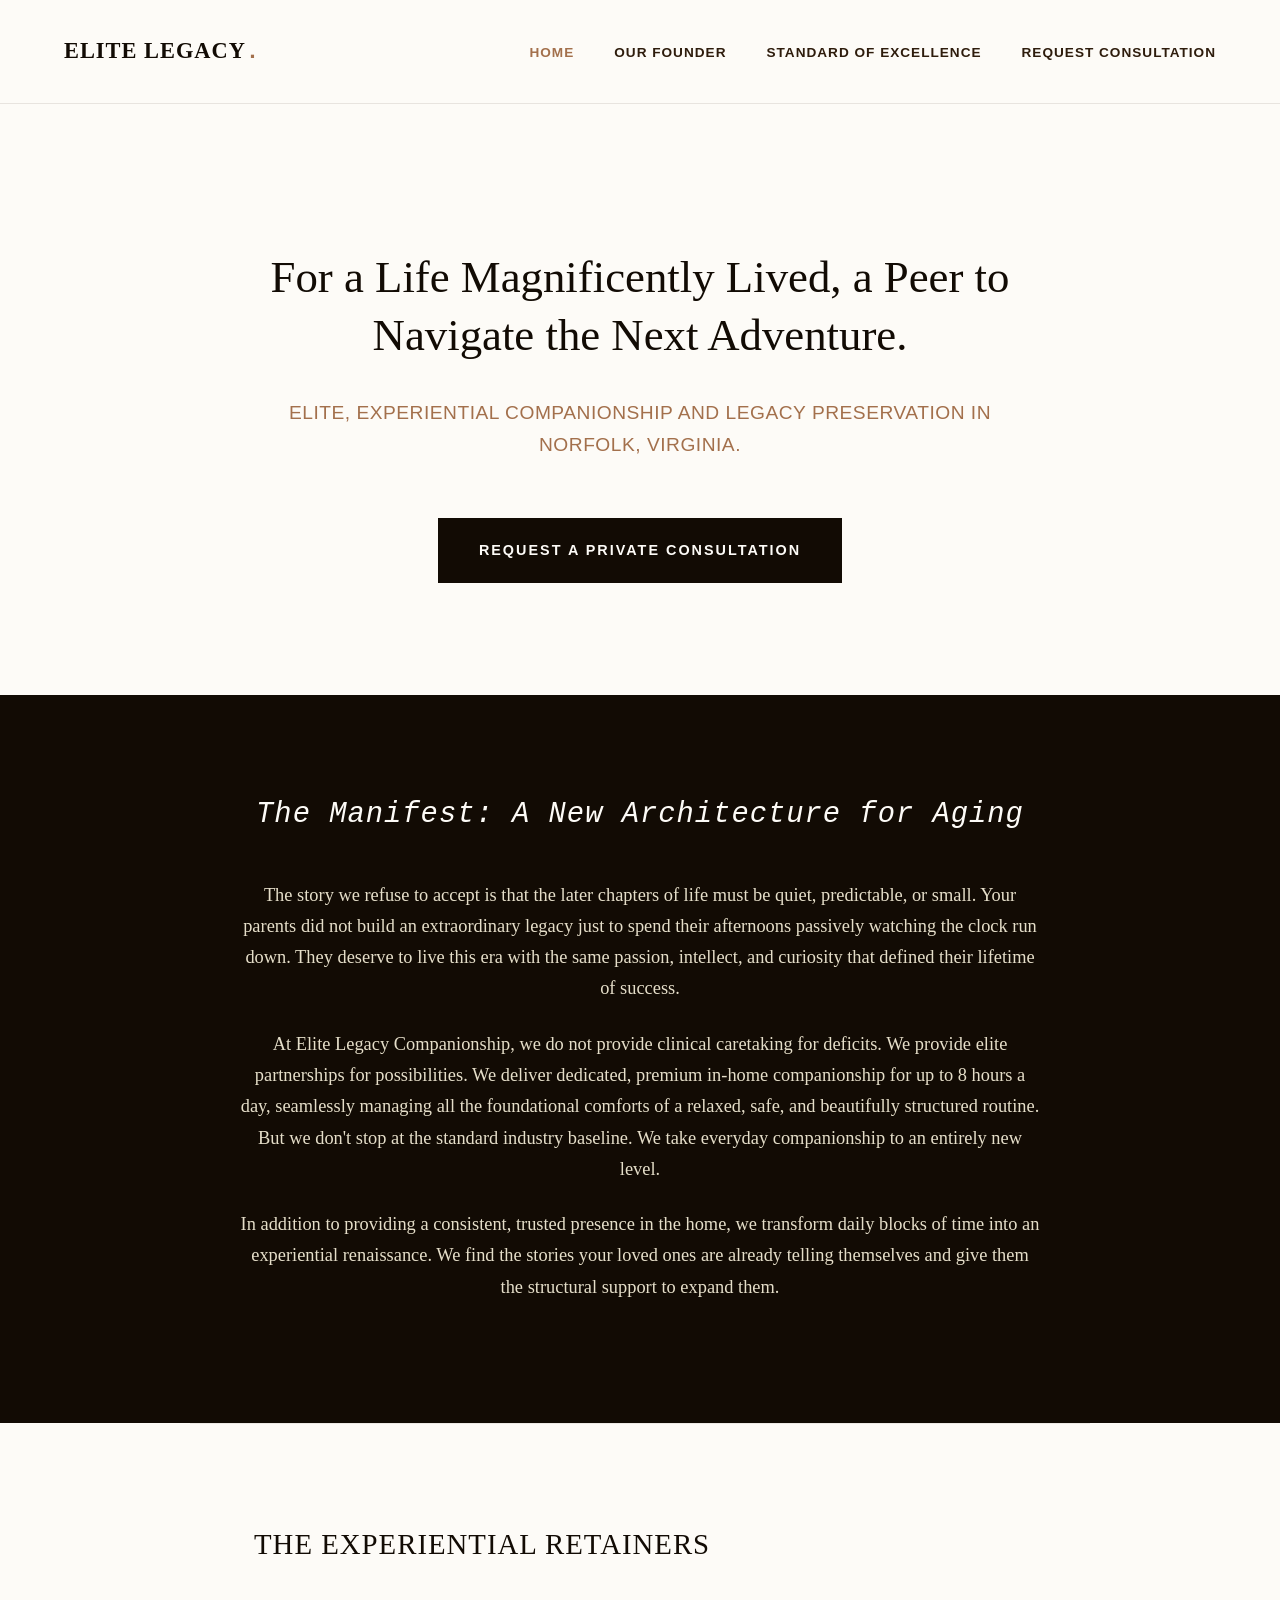
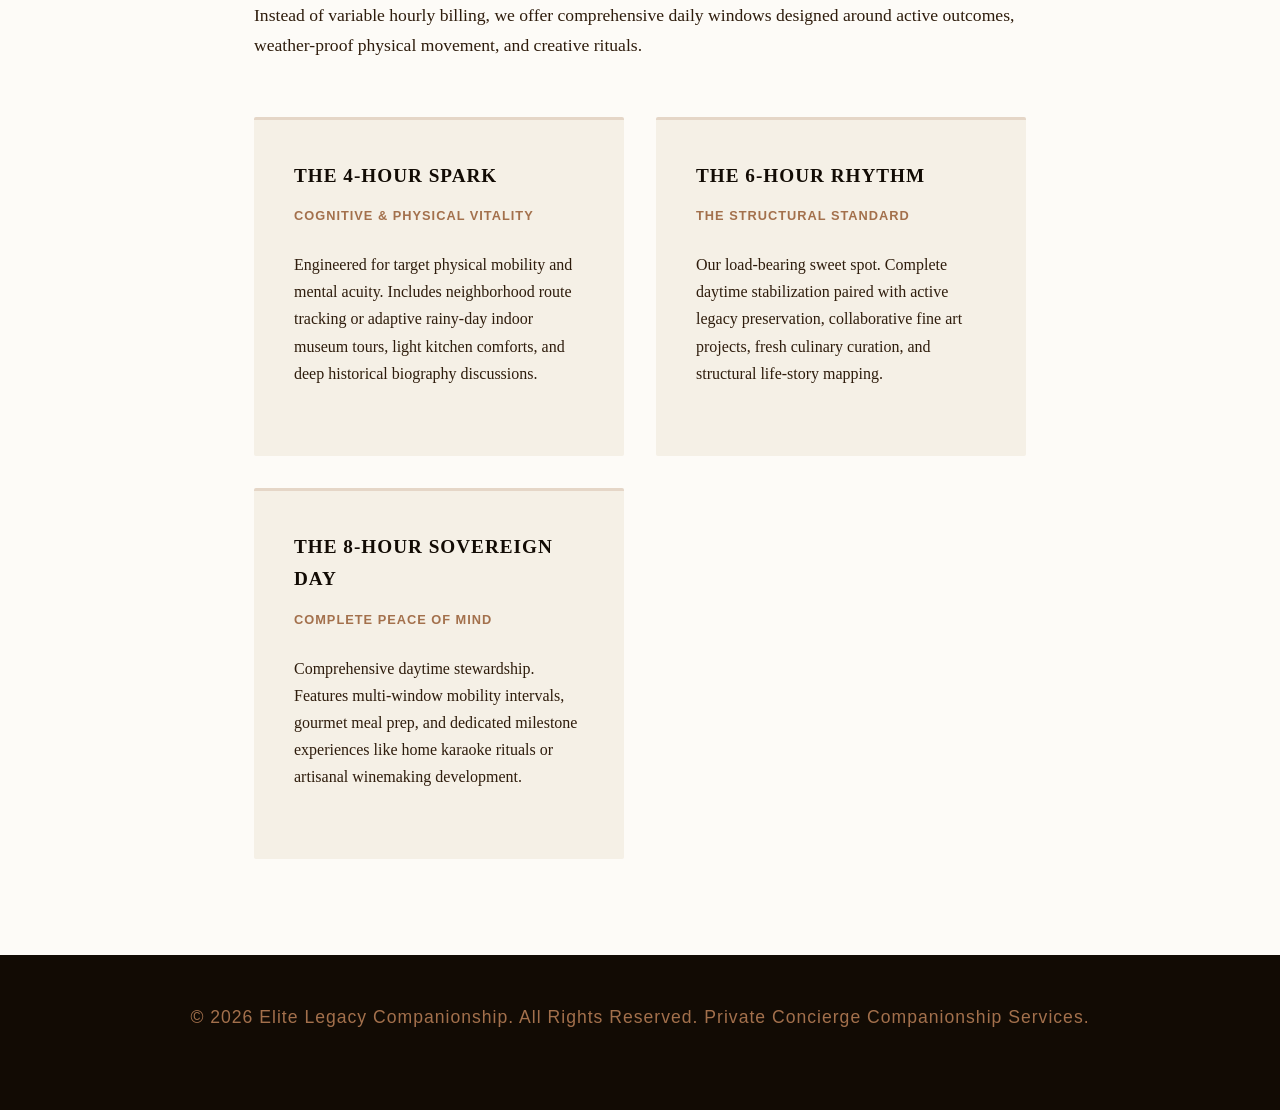
==== index.html @ 6182fc1a "Add files via upload" ====
<!DOCTYPE html>
<html lang="en">
<head>
    <meta charset="UTF-8">
    <meta name="viewport" content="width=device-width, initial-scale=1.0">
    <title>Elite Legacy Companionship | Luxury Senior Concierge Norfolk VA</title>
    <style>
        :root {
            --bg-color: #fdfbf7;
            --text-color: #2e1c0c;
            --accent-color: #a3704c;
            --banner-bg: #120b04;
            --card-bg: #f5f0e6;
        }
        * { box-sizing: border-box; margin: 0; padding: 0; }
        body {
            font-family: 'Georgia', serif;
            background-color: var(--bg-color);
            color: var(--text-color);
            line-height: 1.7;
        }
        nav {
            display: flex;
            justify-content: space-between;
            align-items: center;
            padding: 2rem 5%;
            border-bottom: 1px solid rgba(46, 28, 12, 0.1);
            position: sticky;
            top: 0;
            background-color: rgba(253, 251, 247, 0.95);
            backdrop-filter: blur(10px);
            z-index: 1000;
        }
        .logo { font-family: 'Georgia', serif; font-size: 1.4rem; font-weight: 700; letter-spacing: 1px; color: var(--banner-bg); text-transform: uppercase; }
        .logo span { font-family: 'Courier New', monospace; color: var(--accent-color); font-weight: 900; }
        .nav-links { display: flex; list-style: none; gap: 2.5rem; font-family: 'Segoe UI', sans-serif; }
        .nav-links a { color: var(--text-color); text-decoration: none; font-size: 0.85rem; font-weight: 600; letter-spacing: 1px; text-transform: uppercase; transition: color 0.3s ease; }
        .nav-links a:hover, .nav-links a.active { color: var(--accent-color); }
        
        .hero { max-width: 900px; margin: 0 auto; padding: 9rem 5% 7rem 5%; text-align: center; }
        h1 { font-size: 2.8rem; color: var(--banner-bg); line-height: 1.3; margin-bottom: 2rem; font-weight: 400; }
        .subtitle { font-family: 'Segoe UI', sans-serif; font-size: 1.2rem; color: var(--accent-color); margin-bottom: 3.5rem; font-weight: 400; letter-spacing: 0.5px; text-transform: uppercase; }
        
        .cta-btn {
            display: inline-block;
            font-family: 'Segoe UI', sans-serif;
            background: var(--banner-bg);
            color: #fdfbf7;
            padding: 1.2rem 2.5rem;
            font-size: 0.9rem;
            font-weight: 600;
            text-transform: uppercase;
            letter-spacing: 2px;
            text-decoration: none;
            transition: all 0.4s ease;
            border: 1px solid var(--banner-bg);
        }
        .cta-btn:hover {
            background: transparent;
            color: var(--banner-bg);
        }
        
        .section { max-width: 900px; margin: 0 auto; padding: 6rem 5%; border-top: 1px solid rgba(46, 28, 12, 0.08); }
        .banner-section { background-color: var(--banner-bg); color: #fdfbf7; max-width: 100%; padding: 6rem 10%; text-align: center; }
        .banner-section h2 { color: #fdfbf7; font-family: 'Courier New', monospace; text-transform: none; font-style: italic; margin-bottom: 2.5rem; color: #fdfbf7; }
        .banner-section p { color: #e5dec9; max-width: 800px; margin: 0 auto 1.5rem auto; font-size: 1.15rem; }
        
        h2 { font-size: 1.8rem; color: var(--banner-bg); margin-bottom: 2rem; font-weight: 400; letter-spacing: 1px; text-transform: uppercase; }
        p { margin-bottom: 1.8rem; font-size: 1.1rem; }
        
        .package-grid { display: grid; grid-template-columns: repeat(auto-fit, minmax(260px, 1fr)); gap: 2rem; margin-top: 3.5rem; }
        .package-card { background-color: var(--card-bg); padding: 2.5rem; border-radius: 2px; border-top: 3px solid rgba(163, 112, 76, 0.2); transition: all 0.3s ease; }
        .package-card:hover { border-top-color: var(--accent-color); background-color: #f1ebd9; }
        .package-title { color: var(--banner-bg); font-size: 1.2rem; text-transform: uppercase; letter-spacing: 1px; margin-bottom: 0.8rem; font-weight: 700; }
        .package-meta { font-family: 'Segoe UI', sans-serif; font-size: 0.8rem; color: var(--accent-color); text-transform: uppercase; letter-spacing: 1px; margin-bottom: 1.5rem; font-weight: 600; }
        
        footer { background-color: #120b04; text-align: center; padding: 3rem 5%; font-family: 'Segoe UI', sans-serif; font-size: 0.8rem; letter-spacing: 1px; }
        footer p { color: #a3704c; }
    </style>
</head>
<body>
    <nav>
        <div class="logo">Elite Legacy<span>.</span></div>
        <ul class="nav-links">
            <li><a href="index.html" class="active">Home</a></li>
            <li><a href="about.html">Our Founder</a></li>
            <li><a href="excellence.html">Standard of Excellence</a></li>
            <li><a href="apply.html">Request Consultation</a></li>
        </ul>
    </nav>

    <div class="hero">
        <h1>For a Life Magnificently Lived, a Peer to Navigate the Next Adventure.</h1>
        <div class="subtitle">Elite, experiential companionship and legacy preservation in Norfolk, Virginia.</div>
        <a href="apply.html" class="cta-btn">Request a Private Consultation</a>
    </div>

    <div class="banner-section">
        <h2>The Manifest: A New Architecture for Aging</h2>
        <p>The story we refuse to accept is that the later chapters of life must be quiet, predictable, or small. Your parents did not build an extraordinary legacy just to spend their afternoons passively watching the clock run down. They deserve to live this era with the same passion, intellect, and curiosity that defined their lifetime of success.</p>
        <p>At Elite Legacy Companionship, we do not provide clinical caretaking for deficits. We provide elite partnerships for possibilities. We deliver dedicated, premium in-home companionship for up to 8 hours a day, seamlessly managing all the foundational comforts of a relaxed, safe, and beautifully structured routine. But we don't stop at the standard industry baseline. We take everyday companionship to an entirely new level.</p>
        <p>In addition to providing a consistent, trusted presence in the home, we transform daily blocks of time into an experiential renaissance. We find the stories your loved ones are already telling themselves and give them the structural support to expand them.</p>
    </div>

    <div class="section">
        <h2>The Experiential Retainers</h2>
        <p>Instead of variable hourly billing, we offer comprehensive daily windows designed around active outcomes, weather-proof physical movement, and creative rituals.</p>
        
        <div class="package-grid">
            <div class="package-card">
                <div class="package-title">The 4-Hour Spark</div>
                <div class="package-meta">Cognitive & Physical Vitality</div>
                <p style="font-size: 1rem;">Engineered for target physical mobility and mental acuity. Includes neighborhood route tracking or adaptive rainy-day indoor museum tours, light kitchen comforts, and deep historical biography discussions.</p>
            </div>
            <div class="package-card">
                <div class="package-title">The 6-Hour Rhythm</div>
                <div class="package-meta">The Structural Standard</div>
                <p style="font-size: 1rem;">Our load-bearing sweet spot. Complete daytime stabilization paired with active legacy preservation, collaborative fine art projects, fresh culinary curation, and structural life-story mapping.</p>
            </div>
            <div class="package-card">
                <div class="package-title">The 8-Hour Sovereign Day</div>
                <div class="package-meta">Complete Peace of Mind</div>
                <p style="font-size: 1rem;">Comprehensive daytime stewardship. Features multi-window mobility intervals, gourmet meal prep, and dedicated milestone experiences like home karaoke rituals or artisanal winemaking development.</p>
            </div>
        </div>
    </div>

    <footer>
        <p>&copy; 2026 Elite Legacy Companionship. All Rights Reserved. Private Concierge Companionship Services.</p>
    </footer>
</body>
</html>
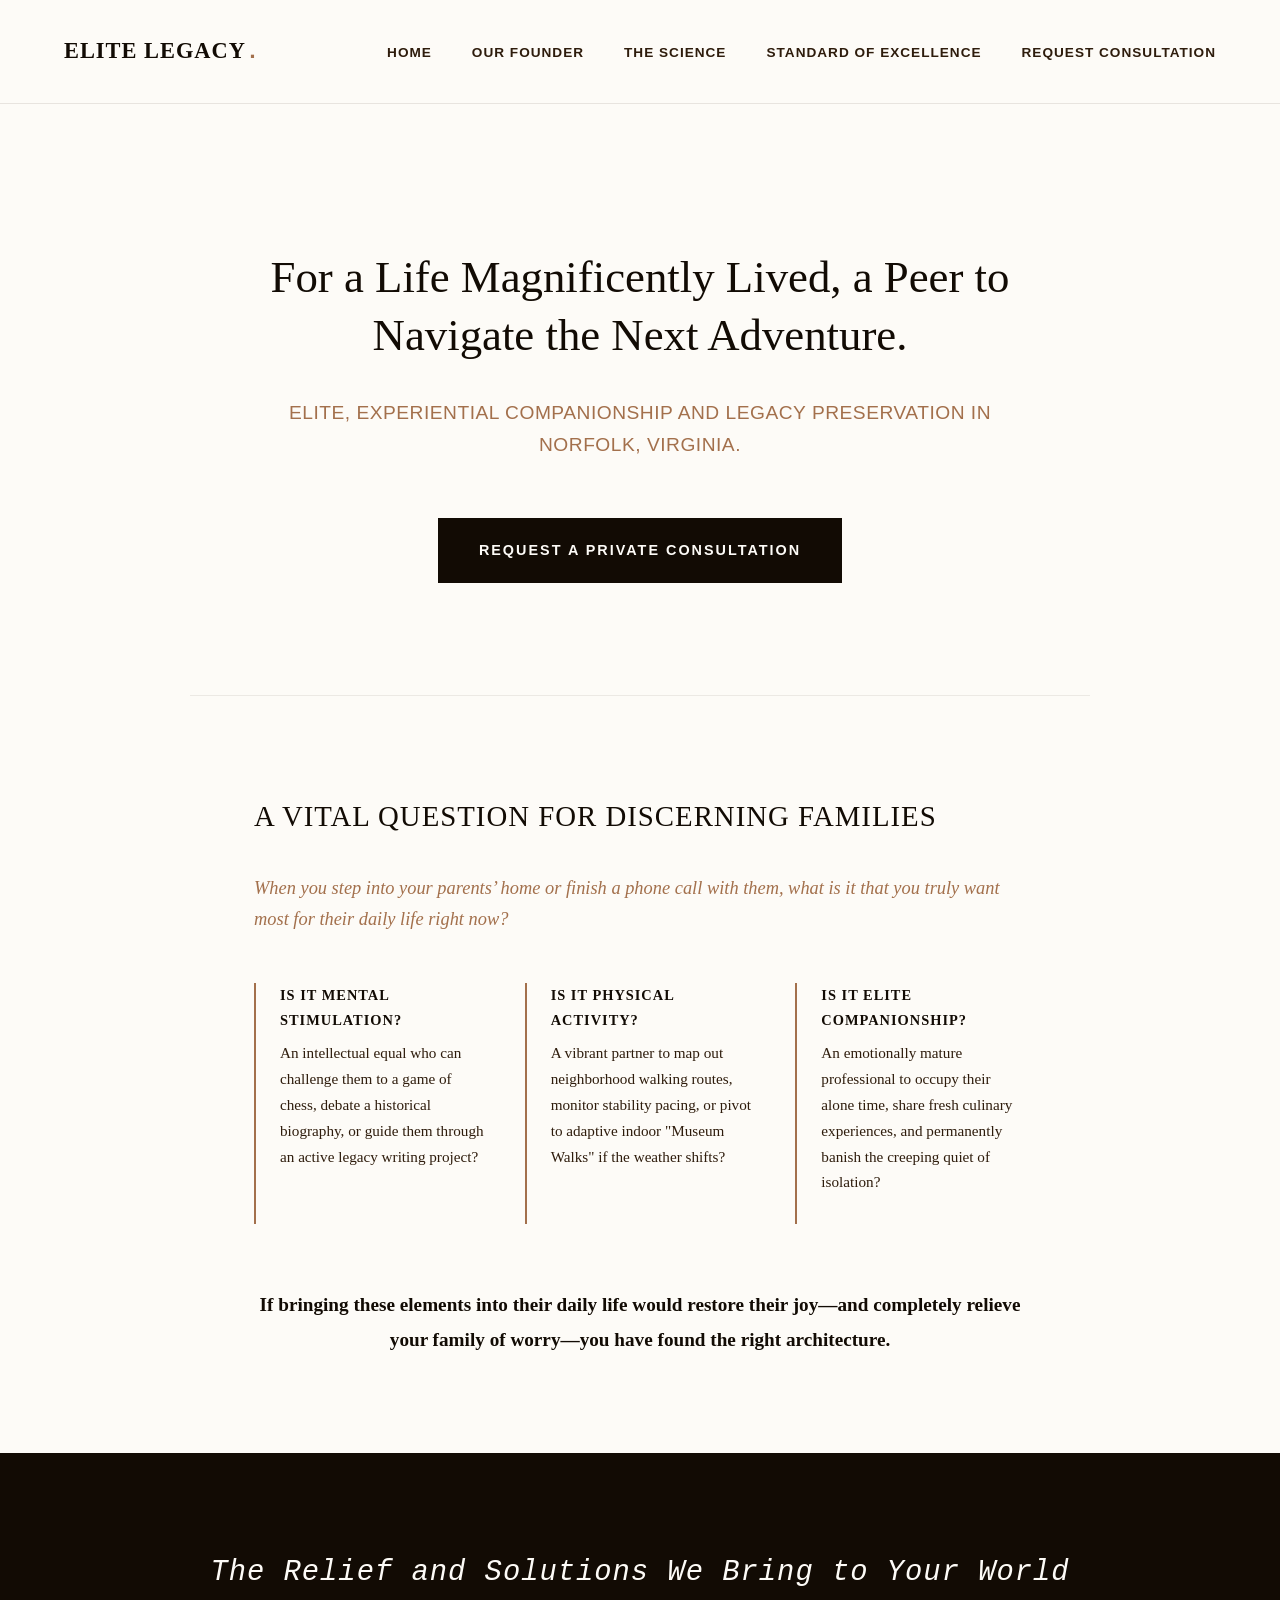
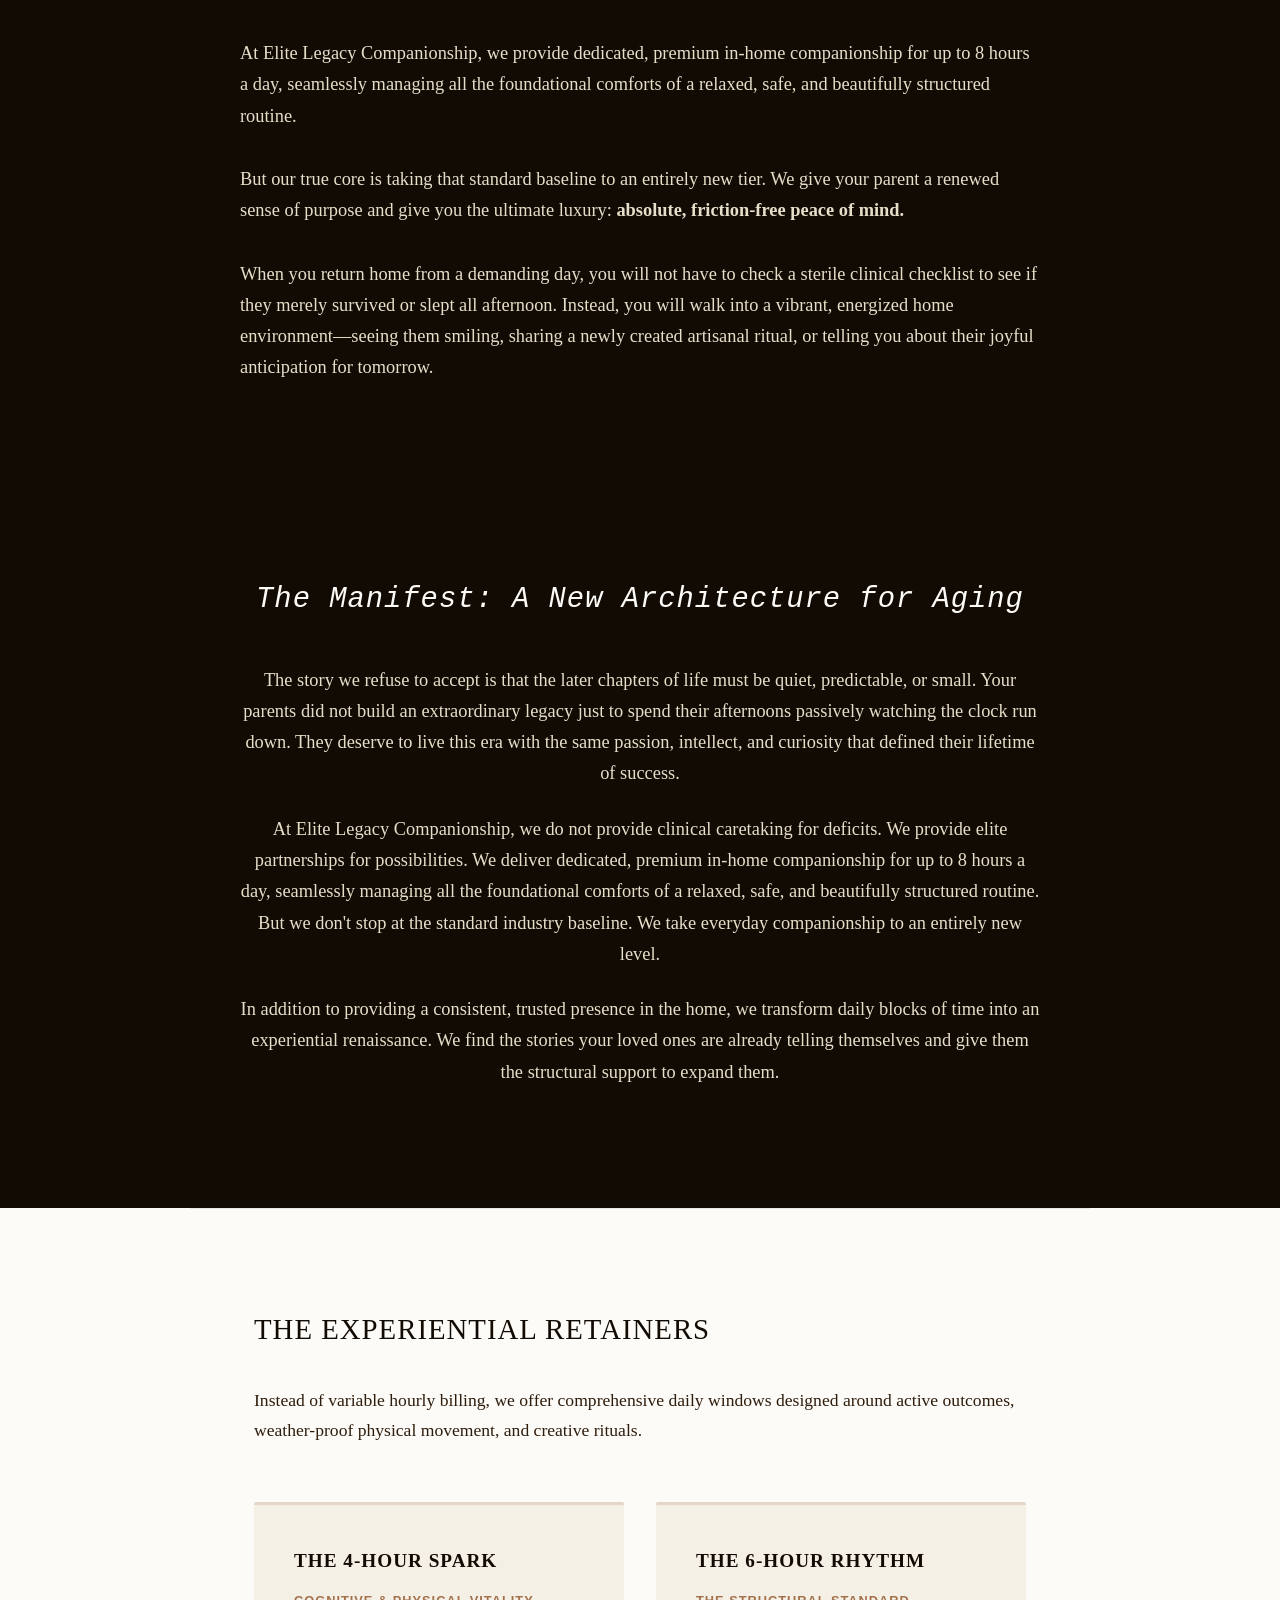
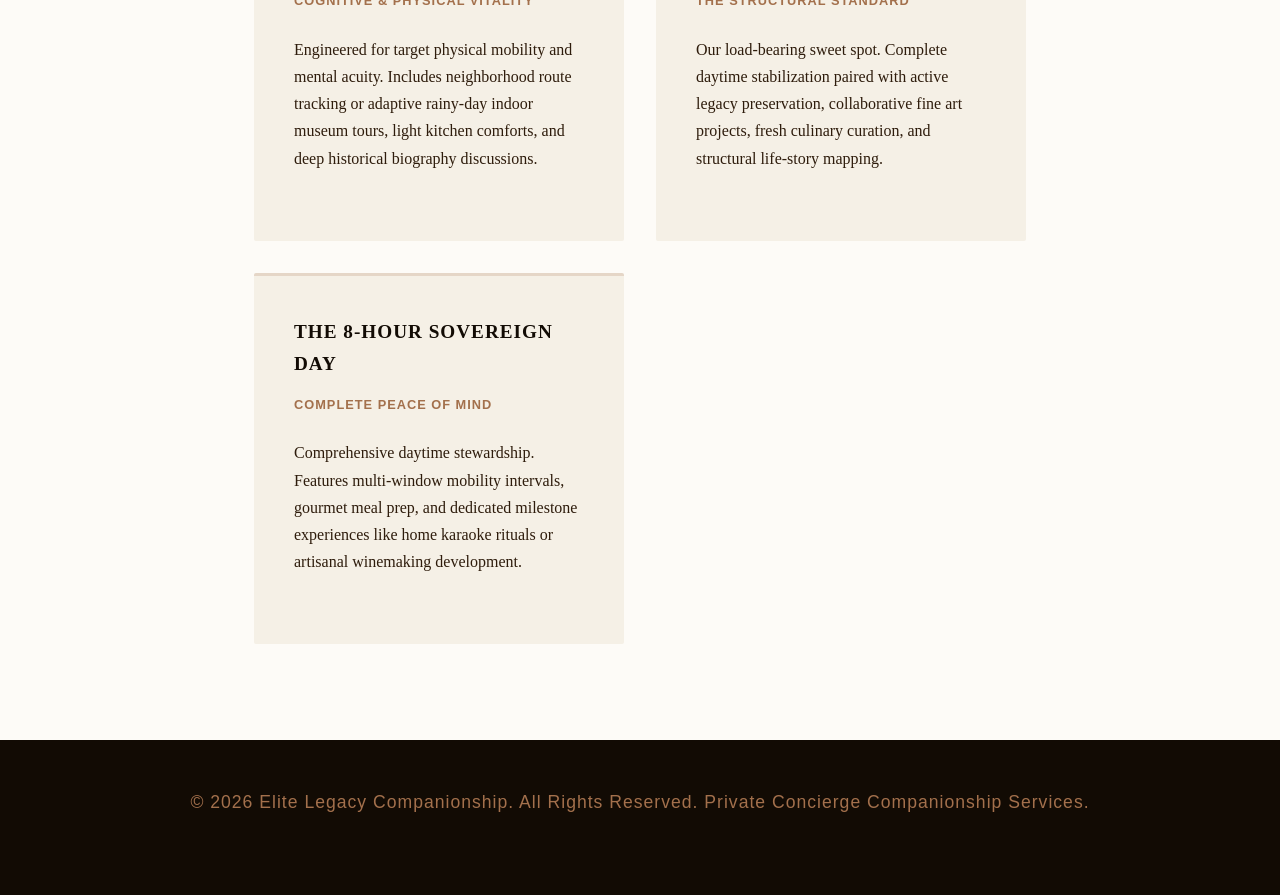
==== commit 27e41f5c: "Add files via upload" ====
--- a/index.html
+++ b/index.html
@@ -81,12 +81,14 @@
 <body>
     <nav>
         <div class="logo">Elite Legacy<span>.</span></div>
-        <ul class="nav-links">
-            <li><a href="index.html" class="active">Home</a></li>
-            <li><a href="about.html">Our Founder</a></li>
-            <li><a href="excellence.html">Standard of Excellence</a></li>
-            <li><a href="apply.html">Request Consultation</a></li>
-        </ul>
+       <ul class="nav-links">
+    <li><a href="index.html">Home</a></li>
+    <li><a href="about.html">Our Founder</a></li>
+    <li><a href="science.html">The Science</a></li>
+    <li><a href="excellence.html">Standard of Excellence</a></li>
+    <li><a href="apply.html">Request Consultation</a></li>
+</ul>
+
     </nav>
 
     <div class="hero">
@@ -94,6 +96,53 @@
         <div class="subtitle">Elite, experiential companionship and legacy preservation in Norfolk, Virginia.</div>
         <a href="apply.html" class="cta-btn">Request a Private Consultation</a>
     </div>
+<!-- Insert this directly below your Hero Header section on index.html -->
+
+<div class="section" style="padding-bottom: 2rem;">
+    <h2>A Vital Question for Discerning Families</h2>
+    <p style="font-size: 1.15rem; font-style: italic; color: var(--accent-color); margin-bottom: 3rem;">
+        When you step into your parents’ home or finish a phone call with them, what is it that you truly want most for their daily life right now?
+    </p>
+
+    <!-- The Interactive Question Grid -->
+    <div style="display: grid; grid-template-columns: repeat(auto-fit, minmax(200px, 1fr)); gap: 2.5rem; margin-bottom: 4rem;">
+        <div style="border-left: 2px solid var(--accent-color); padding-left: 1.5rem;">
+            <p style="font-weight: 700; color: var(--banner-bg); margin-bottom: 0.5rem; text-transform: uppercase; font-size: 0.9rem; letter-spacing: 1px;">Is it Mental Stimulation?</p>
+            <p style="font-size: 0.95rem;">An intellectual equal who can challenge them to a game of chess, debate a historical biography, or guide them through an active legacy writing project?</p>
+        </div>
+        
+        <div style="border-left: 2px solid var(--accent-color); padding-left: 1.5rem;">
+            <p style="font-weight: 700; color: var(--banner-bg); margin-bottom: 0.5rem; text-transform: uppercase; font-size: 0.9rem; letter-spacing: 1px;">Is it Physical Activity?</p>
+            <p style="font-size: 0.95rem;">A vibrant partner to map out neighborhood walking routes, monitor stability pacing, or pivot to adaptive indoor "Museum Walks" if the weather shifts?</p>
+        </div>
+
+        <div style="border-left: 2px solid var(--accent-color); padding-left: 1.5rem;">
+            <p style="font-weight: 700; color: var(--banner-bg); margin-bottom: 0.5rem; text-transform: uppercase; font-size: 0.9rem; letter-spacing: 1px;">Is it Elite Companionship?</p>
+            <p style="font-size: 0.95rem;">An emotionally mature professional to occupy their alone time, share fresh culinary experiences, and permanently banish the creeping quiet of isolation?</p>
+        </div>
+    </div>
+
+    <!-- The Emotional Pivot -->
+    <p style="font-size: 1.2rem; line-height: 1.8; text-align: center; max-width: 800px; margin: 0 auto 4rem auto; font-weight: bold; color: var(--banner-bg);">
+        If bringing these elements into their daily life would restore their joy—and completely relieve your family of worry—you have found the right architecture.
+    </p>
+</div>
+
+<!-- The Relief & Solutions Segment -->
+<div class="banner-section" style="background-color: var(--banner-bg); color: #fdfbf7; padding: 6rem 10%;">
+    <h2 style="color: #fdfbf7; font-family: 'Courier New', monospace; text-transform: none; font-style: italic; margin-bottom: 2.5rem;">
+        The Relief and Solutions We Bring to Your World
+    </h2>
+    <p style="color: #e5dec9; max-width: 800px; margin: 0 auto 2rem auto; font-size: 1.15rem; text-align: left;">
+        At Elite Legacy Companionship, we provide dedicated, premium in-home companionship for up to 8 hours a day, seamlessly managing all the foundational comforts of a relaxed, safe, and beautifully structured routine. 
+    </p>
+    <p style="color: #e5dec9; max-width: 800px; margin: 0 auto 2rem auto; font-size: 1.15rem; text-align: left;">
+        But our true core is taking that standard baseline to an entirely new tier. We give your parent a renewed sense of purpose and give you the ultimate luxury: <strong>absolute, friction-free peace of mind.</strong>
+    </p>
+    <p style="color: #e5dec9; max-width: 800px; margin: 0 auto 0 auto; font-size: 1.15rem; text-align: left;">
+        When you return home from a demanding day, you will not have to check a sterile clinical checklist to see if they merely survived or slept all afternoon. Instead, you will walk into a vibrant, energized home environment—seeing them smiling, sharing a newly created artisanal ritual, or telling you about their joyful anticipation for tomorrow.
+    </p>
+</div>
 
     <div class="banner-section">
         <h2>The Manifest: A New Architecture for Aging</h2>
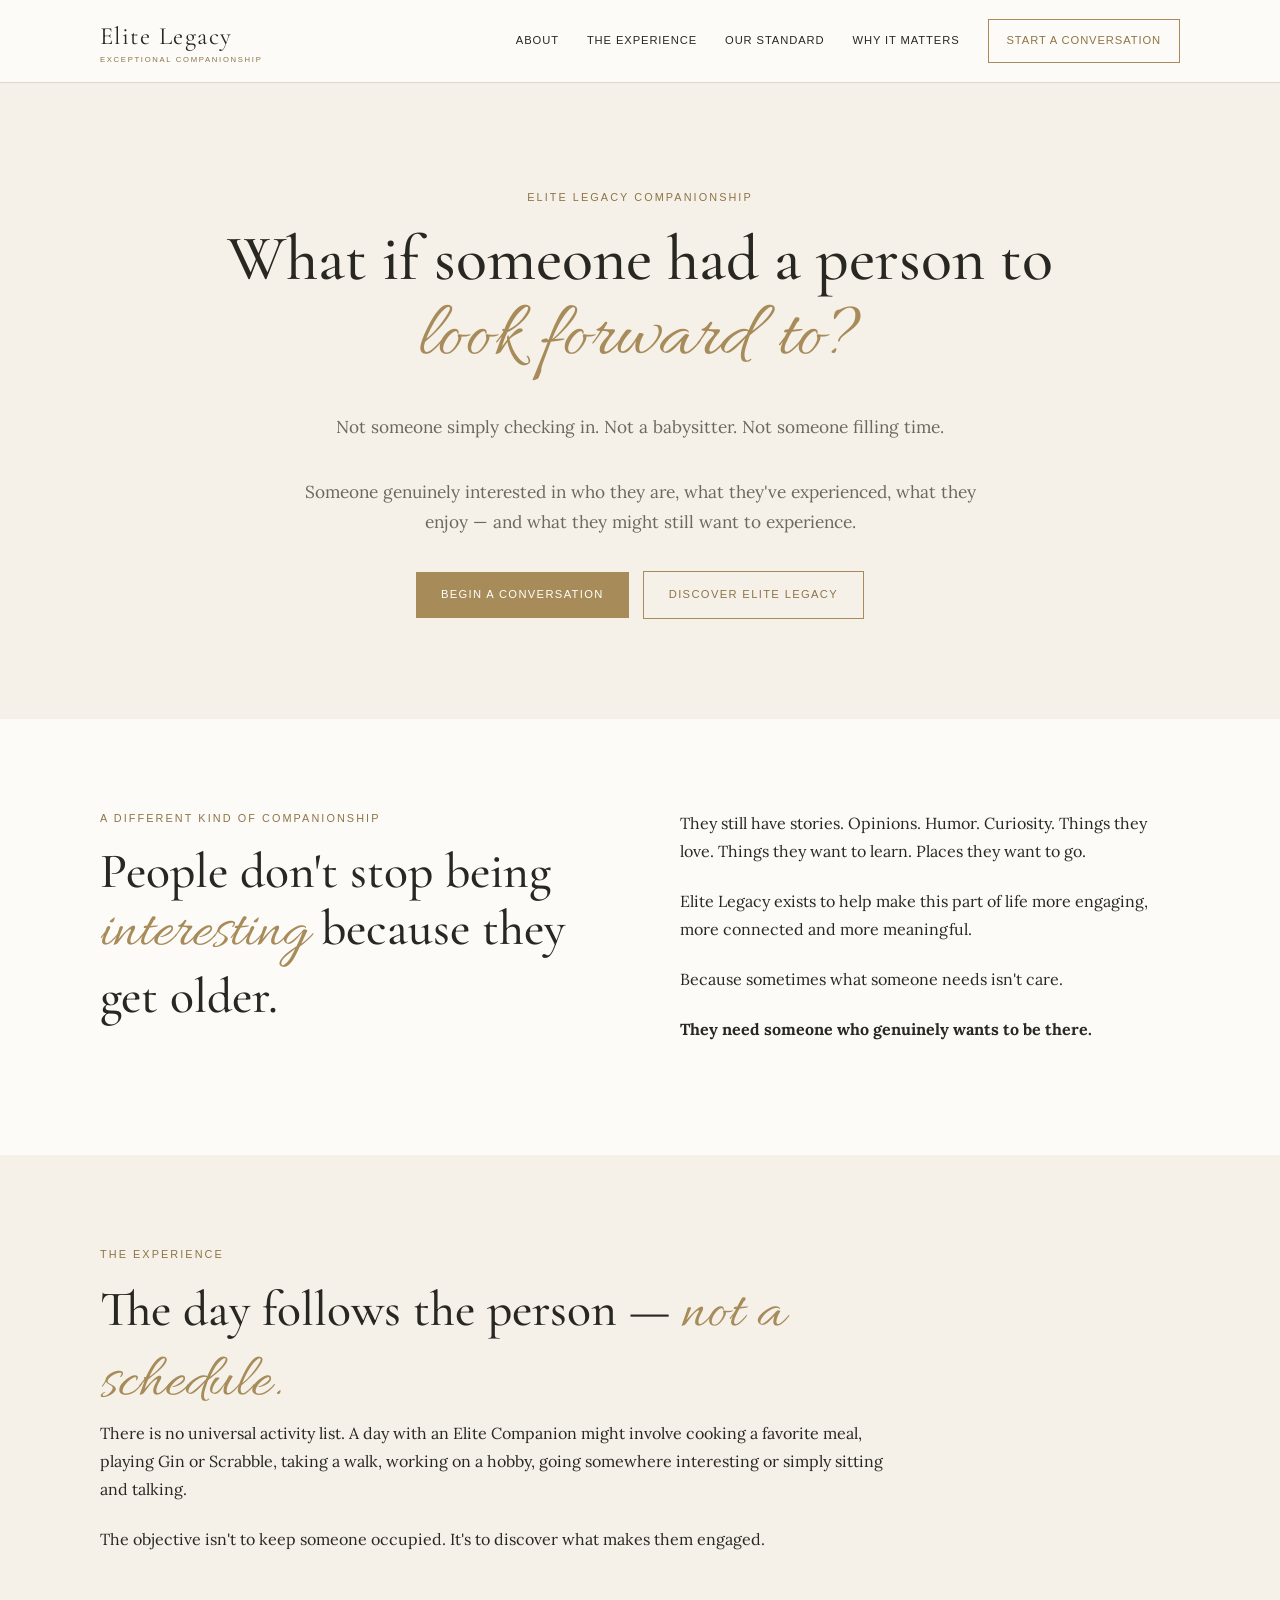
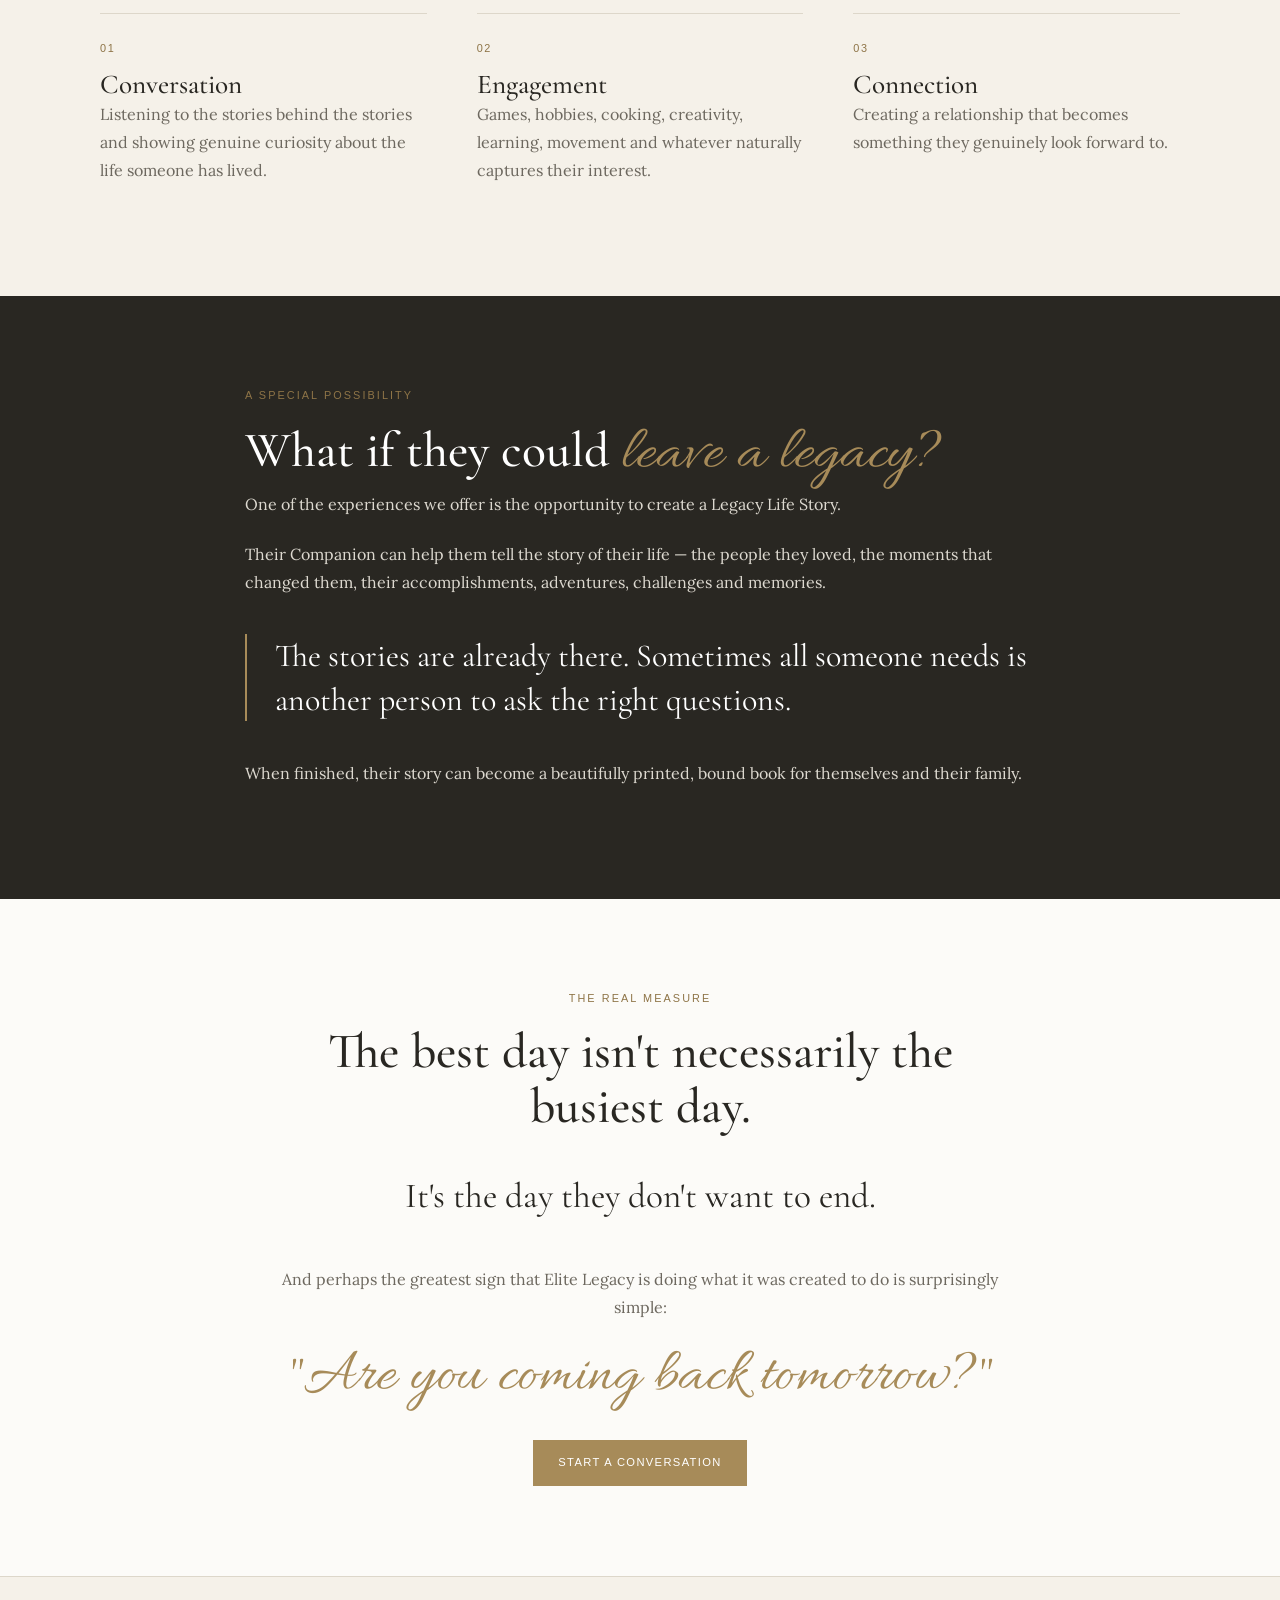
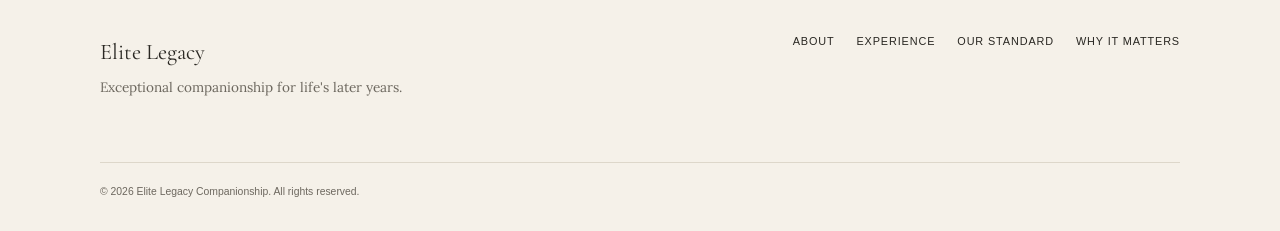
==== commit 2543efee: "Add files via upload" ====
--- a/index.html
+++ b/index.html
@@ -1,181 +1,652 @@
 <!DOCTYPE html>
 <html lang="en">
 <head>
-    <meta charset="UTF-8">
-    <meta name="viewport" content="width=device-width, initial-scale=1.0">
-    <title>Elite Legacy Companionship | Luxury Senior Concierge Norfolk VA</title>
-    <style>
-        :root {
-            --bg-color: #fdfbf7;
-            --text-color: #2e1c0c;
-            --accent-color: #a3704c;
-            --banner-bg: #120b04;
-            --card-bg: #f5f0e6;
-        }
-        * { box-sizing: border-box; margin: 0; padding: 0; }
-        body {
-            font-family: 'Georgia', serif;
-            background-color: var(--bg-color);
-            color: var(--text-color);
-            line-height: 1.7;
-        }
-        nav {
-            display: flex;
-            justify-content: space-between;
-            align-items: center;
-            padding: 2rem 5%;
-            border-bottom: 1px solid rgba(46, 28, 12, 0.1);
-            position: sticky;
-            top: 0;
-            background-color: rgba(253, 251, 247, 0.95);
-            backdrop-filter: blur(10px);
-            z-index: 1000;
-        }
-        .logo { font-family: 'Georgia', serif; font-size: 1.4rem; font-weight: 700; letter-spacing: 1px; color: var(--banner-bg); text-transform: uppercase; }
-        .logo span { font-family: 'Courier New', monospace; color: var(--accent-color); font-weight: 900; }
-        .nav-links { display: flex; list-style: none; gap: 2.5rem; font-family: 'Segoe UI', sans-serif; }
-        .nav-links a { color: var(--text-color); text-decoration: none; font-size: 0.85rem; font-weight: 600; letter-spacing: 1px; text-transform: uppercase; transition: color 0.3s ease; }
-        .nav-links a:hover, .nav-links a.active { color: var(--accent-color); }
-        
-        .hero { max-width: 900px; margin: 0 auto; padding: 9rem 5% 7rem 5%; text-align: center; }
-        h1 { font-size: 2.8rem; color: var(--banner-bg); line-height: 1.3; margin-bottom: 2rem; font-weight: 400; }
-        .subtitle { font-family: 'Segoe UI', sans-serif; font-size: 1.2rem; color: var(--accent-color); margin-bottom: 3.5rem; font-weight: 400; letter-spacing: 0.5px; text-transform: uppercase; }
-        
-        .cta-btn {
-            display: inline-block;
-            font-family: 'Segoe UI', sans-serif;
-            background: var(--banner-bg);
-            color: #fdfbf7;
-            padding: 1.2rem 2.5rem;
-            font-size: 0.9rem;
-            font-weight: 600;
-            text-transform: uppercase;
-            letter-spacing: 2px;
-            text-decoration: none;
-            transition: all 0.4s ease;
-            border: 1px solid var(--banner-bg);
-        }
-        .cta-btn:hover {
-            background: transparent;
-            color: var(--banner-bg);
-        }
-        
-        .section { max-width: 900px; margin: 0 auto; padding: 6rem 5%; border-top: 1px solid rgba(46, 28, 12, 0.08); }
-        .banner-section { background-color: var(--banner-bg); color: #fdfbf7; max-width: 100%; padding: 6rem 10%; text-align: center; }
-        .banner-section h2 { color: #fdfbf7; font-family: 'Courier New', monospace; text-transform: none; font-style: italic; margin-bottom: 2.5rem; color: #fdfbf7; }
-        .banner-section p { color: #e5dec9; max-width: 800px; margin: 0 auto 1.5rem auto; font-size: 1.15rem; }
-        
-        h2 { font-size: 1.8rem; color: var(--banner-bg); margin-bottom: 2rem; font-weight: 400; letter-spacing: 1px; text-transform: uppercase; }
-        p { margin-bottom: 1.8rem; font-size: 1.1rem; }
-        
-        .package-grid { display: grid; grid-template-columns: repeat(auto-fit, minmax(260px, 1fr)); gap: 2rem; margin-top: 3.5rem; }
-        .package-card { background-color: var(--card-bg); padding: 2.5rem; border-radius: 2px; border-top: 3px solid rgba(163, 112, 76, 0.2); transition: all 0.3s ease; }
-        .package-card:hover { border-top-color: var(--accent-color); background-color: #f1ebd9; }
-        .package-title { color: var(--banner-bg); font-size: 1.2rem; text-transform: uppercase; letter-spacing: 1px; margin-bottom: 0.8rem; font-weight: 700; }
-        .package-meta { font-family: 'Segoe UI', sans-serif; font-size: 0.8rem; color: var(--accent-color); text-transform: uppercase; letter-spacing: 1px; margin-bottom: 1.5rem; font-weight: 600; }
-        
-        footer { background-color: #120b04; text-align: center; padding: 3rem 5%; font-family: 'Segoe UI', sans-serif; font-size: 0.8rem; letter-spacing: 1px; }
-        footer p { color: #a3704c; }
-    </style>
+<meta charset="UTF-8">
+<meta name="viewport" content="width=device-width, initial-scale=1.0">
+
+<title>Elite Legacy Companionship | Exceptional Companionship for Life's Later Years</title>
+
+<meta name="description" content="Elite Legacy provides exceptional companionship for older adults — meaningful conversation, engaging experiences, personal connection and a reason to look forward to tomorrow.">
+
+<link rel="preconnect" href="https://fonts.googleapis.com">
+<link rel="preconnect" href="https://fonts.gstatic.com" crossorigin>
+<link href="https://fonts.googleapis.com/css2?family=Allura&family=Cormorant+Garamond:wght@400;500;600&family=Lora:wght@400;500;600&display=swap" rel="stylesheet">
+
+<style>
+:root{
+    --ink:#292722;
+    --soft:#6d685f;
+    --gold:#a78b59;
+    --gold-dark:#8e7447;
+    --cream:#f5f1e9;
+    --white:#fcfbf8;
+    --line:#ddd7ca;
+    --dark:#292722;
+}
+
+*{box-sizing:border-box;}
+
+html{scroll-behavior:smooth;}
+
+body{
+    margin:0;
+    background:var(--white);
+    color:var(--ink);
+    font-family:"Lora", Georgia, serif;
+    font-size:16px;
+    line-height:1.75;
+}
+
+a{
+    color:inherit;
+    text-decoration:none;
+}
+
+.container{
+    width:min(1080px,90%);
+    margin:0 auto;
+}
+
+h1,h2,h3{
+    margin:0;
+    font-family:"Cormorant Garamond", Georgia, serif;
+    font-weight:500;
+    line-height:1.12;
+}
+
+h1{
+    font-size:clamp(2.6rem,5vw,4rem);
+}
+
+h2{
+    font-size:clamp(2.2rem,4vw,3.1rem);
+}
+
+h3{
+    font-size:1.7rem;
+}
+
+p{
+    margin:0 0 22px;
+}
+
+.eyebrow{
+    margin-bottom:16px;
+    font-family:Arial, sans-serif;
+    font-size:.68rem;
+    letter-spacing:.19em;
+    text-transform:uppercase;
+    color:var(--gold-dark);
+}
+
+.script{
+    font-family:"Allura", cursive;
+    color:var(--gold);
+    font-size:1.25em;
+    font-weight:400;
+}
+
+/* NAVIGATION */
+
+.site-header{
+    position:relative;
+    background:rgba(252,251,248,.97);
+    border-bottom:1px solid var(--line);
+}
+
+.nav{
+    min-height:82px;
+    display:flex;
+    align-items:center;
+    justify-content:space-between;
+    gap:35px;
+}
+
+.logo{
+    font-family:"Cormorant Garamond", Georgia, serif;
+    font-size:1.55rem;
+    letter-spacing:.06em;
+    white-space:nowrap;
+}
+
+.logo span{
+    display:block;
+    margin-top:-5px;
+    font-family:Arial,sans-serif;
+    font-size:.48rem;
+    letter-spacing:.22em;
+    text-transform:uppercase;
+    color:var(--gold-dark);
+}
+
+.nav-links{
+    display:flex;
+    align-items:center;
+    gap:28px;
+    font-family:Arial,sans-serif;
+    font-size:.7rem;
+    letter-spacing:.08em;
+    text-transform:uppercase;
+}
+
+.nav-links a{
+    padding:8px 0;
+    border-bottom:1px solid transparent;
+    transition:.2s ease;
+}
+
+.nav-links a:hover,
+.nav-links a.active{
+    color:var(--gold-dark);
+    border-bottom-color:var(--gold);
+}
+
+.nav-cta{
+    padding:11px 18px!important;
+    border:1px solid var(--gold)!important;
+    color:var(--gold-dark);
+}
+
+.nav-cta:hover{
+    background:var(--gold);
+    color:white!important;
+}
+
+/* HERO */
+
+.hero{
+    background:var(--cream);
+    text-align:center;
+    padding:105px 0 100px;
+}
+
+.hero-content{
+    max-width:850px;
+    margin:0 auto;
+}
+
+.hero h1{
+    margin-bottom:28px;
+}
+
+.hero p{
+    max-width:690px;
+    margin:0 auto 34px;
+    color:var(--soft);
+    font-size:1.08rem;
+}
+
+.button{
+    display:inline-block;
+    padding:13px 25px;
+    background:var(--gold);
+    color:white;
+    font-family:Arial,sans-serif;
+    font-size:.7rem;
+    letter-spacing:.12em;
+    text-transform:uppercase;
+    transition:.2s ease;
+}
+
+.button:hover{
+    background:var(--gold-dark);
+}
+
+.button-outline{
+    margin-left:10px;
+    background:transparent;
+    color:var(--gold-dark);
+    border:1px solid var(--gold);
+}
+
+.button-outline:hover{
+    background:var(--gold);
+    color:white;
+}
+
+/* SECTIONS */
+
+section{
+    padding:90px 0;
+}
+
+.intro{
+    max-width:790px;
+}
+
+.two-column{
+    display:grid;
+    grid-template-columns:1fr 1fr;
+    gap:80px;
+    align-items:start;
+}
+
+.soft-section{
+    background:var(--cream);
+}
+
+.line{
+    width:55px;
+    height:1px;
+    margin:30px 0;
+    background:var(--gold);
+}
+
+.feature-grid{
+    display:grid;
+    grid-template-columns:repeat(3,1fr);
+    gap:50px;
+    margin-top:60px;
+}
+
+.feature{
+    border-top:1px solid var(--line);
+    padding-top:25px;
+}
+
+.feature p{
+    color:var(--soft);
+}
+
+.number{
+    margin-bottom:12px;
+    font-family:Arial,sans-serif;
+    font-size:.68rem;
+    letter-spacing:.15em;
+    color:var(--gold-dark);
+}
+
+/* LEGACY STORY */
+
+.story-section{
+    background:var(--dark);
+    color:white;
+}
+
+.story-section p{
+    color:#ddd9d0;
+}
+
+.story-content{
+    max-width:790px;
+}
+
+.story-quote{
+    margin:38px 0;
+    padding-left:28px;
+    border-left:2px solid var(--gold);
+    font-family:"Cormorant Garamond",Georgia,serif;
+    font-size:2rem;
+    line-height:1.35;
+}
+
+/* FINAL CTA */
+
+.final{
+    text-align:center;
+}
+
+.final-content{
+    max-width:760px;
+    margin:auto;
+}
+
+.final p{
+    color:var(--soft);
+}
+
+.final-question{
+    margin:30px 0 38px;
+    font-family:"Cormorant Garamond",Georgia,serif;
+    font-size:2.2rem;
+}
+
+/* FOOTER */
+
+footer{
+    padding:55px 0 30px;
+    border-top:1px solid var(--line);
+    background:var(--cream);
+}
+
+.footer-inner{
+    display:flex;
+    justify-content:space-between;
+    gap:40px;
+}
+
+.footer-brand{
+    font-family:"Cormorant Garamond",Georgia,serif;
+    font-size:1.4rem;
+}
+
+.footer-brand p{
+    margin-top:5px;
+    color:var(--soft);
+    font-family:"Lora",Georgia,serif;
+    font-size:.85rem;
+}
+
+.footer-links{
+    display:flex;
+    gap:22px;
+    font-family:Arial,sans-serif;
+    font-size:.68rem;
+    text-transform:uppercase;
+    letter-spacing:.08em;
+}
+
+.copyright{
+    margin-top:40px;
+    padding-top:20px;
+    border-top:1px solid var(--line);
+    color:var(--soft);
+    font-family:Arial,sans-serif;
+    font-size:.65rem;
+}
+
+/* MOBILE */
+
+@media(max-width:850px){
+
+    .nav{
+        flex-direction:column;
+        padding:20px 0;
+        gap:18px;
+    }
+
+    .nav-links{
+        flex-wrap:wrap;
+        justify-content:center;
+        gap:15px 20px;
+    }
+
+    .two-column,
+    .feature-grid{
+        grid-template-columns:1fr;
+        gap:45px;
+    }
+
+    .hero{
+        padding:75px 0;
+    }
+
+    section{
+        padding:70px 0;
+    }
+
+    .button-outline{
+        margin:12px 0 0;
+    }
+
+    .footer-inner{
+        flex-direction:column;
+    }
+
+    .footer-links{
+        flex-wrap:wrap;
+    }
+}
+</style>
 </head>
+
 <body>
-    <nav>
-        <div class="logo">Elite Legacy<span>.</span></div>
-       <ul class="nav-links">
-    <li><a href="index.html">Home</a></li>
-    <li><a href="about.html">Our Founder</a></li>
-    <li><a href="science.html">The Science</a></li>
-    <li><a href="excellence.html">Standard of Excellence</a></li>
-    <li><a href="apply.html">Request Consultation</a></li>
-</ul>
-
-    </nav>
-
-    <div class="hero">
-        <h1>For a Life Magnificently Lived, a Peer to Navigate the Next Adventure.</h1>
-        <div class="subtitle">Elite, experiential companionship and legacy preservation in Norfolk, Virginia.</div>
-        <a href="apply.html" class="cta-btn">Request a Private Consultation</a>
-    </div>
-<!-- Insert this directly below your Hero Header section on index.html -->
-
-<div class="section" style="padding-bottom: 2rem;">
-    <h2>A Vital Question for Discerning Families</h2>
-    <p style="font-size: 1.15rem; font-style: italic; color: var(--accent-color); margin-bottom: 3rem;">
-        When you step into your parents’ home or finish a phone call with them, what is it that you truly want most for their daily life right now?
-    </p>
-
-    <!-- The Interactive Question Grid -->
-    <div style="display: grid; grid-template-columns: repeat(auto-fit, minmax(200px, 1fr)); gap: 2.5rem; margin-bottom: 4rem;">
-        <div style="border-left: 2px solid var(--accent-color); padding-left: 1.5rem;">
-            <p style="font-weight: 700; color: var(--banner-bg); margin-bottom: 0.5rem; text-transform: uppercase; font-size: 0.9rem; letter-spacing: 1px;">Is it Mental Stimulation?</p>
-            <p style="font-size: 0.95rem;">An intellectual equal who can challenge them to a game of chess, debate a historical biography, or guide them through an active legacy writing project?</p>
-        </div>
-        
-        <div style="border-left: 2px solid var(--accent-color); padding-left: 1.5rem;">
-            <p style="font-weight: 700; color: var(--banner-bg); margin-bottom: 0.5rem; text-transform: uppercase; font-size: 0.9rem; letter-spacing: 1px;">Is it Physical Activity?</p>
-            <p style="font-size: 0.95rem;">A vibrant partner to map out neighborhood walking routes, monitor stability pacing, or pivot to adaptive indoor "Museum Walks" if the weather shifts?</p>
-        </div>
-
-        <div style="border-left: 2px solid var(--accent-color); padding-left: 1.5rem;">
-            <p style="font-weight: 700; color: var(--banner-bg); margin-bottom: 0.5rem; text-transform: uppercase; font-size: 0.9rem; letter-spacing: 1px;">Is it Elite Companionship?</p>
-            <p style="font-size: 0.95rem;">An emotionally mature professional to occupy their alone time, share fresh culinary experiences, and permanently banish the creeping quiet of isolation?</p>
-        </div>
-    </div>
-
-    <!-- The Emotional Pivot -->
-    <p style="font-size: 1.2rem; line-height: 1.8; text-align: center; max-width: 800px; margin: 0 auto 4rem auto; font-weight: bold; color: var(--banner-bg);">
-        If bringing these elements into their daily life would restore their joy—and completely relieve your family of worry—you have found the right architecture.
-    </p>
-</div>
-
-<!-- The Relief & Solutions Segment -->
-<div class="banner-section" style="background-color: var(--banner-bg); color: #fdfbf7; padding: 6rem 10%;">
-    <h2 style="color: #fdfbf7; font-family: 'Courier New', monospace; text-transform: none; font-style: italic; margin-bottom: 2.5rem;">
-        The Relief and Solutions We Bring to Your World
-    </h2>
-    <p style="color: #e5dec9; max-width: 800px; margin: 0 auto 2rem auto; font-size: 1.15rem; text-align: left;">
-        At Elite Legacy Companionship, we provide dedicated, premium in-home companionship for up to 8 hours a day, seamlessly managing all the foundational comforts of a relaxed, safe, and beautifully structured routine. 
-    </p>
-    <p style="color: #e5dec9; max-width: 800px; margin: 0 auto 2rem auto; font-size: 1.15rem; text-align: left;">
-        But our true core is taking that standard baseline to an entirely new tier. We give your parent a renewed sense of purpose and give you the ultimate luxury: <strong>absolute, friction-free peace of mind.</strong>
-    </p>
-    <p style="color: #e5dec9; max-width: 800px; margin: 0 auto 0 auto; font-size: 1.15rem; text-align: left;">
-        When you return home from a demanding day, you will not have to check a sterile clinical checklist to see if they merely survived or slept all afternoon. Instead, you will walk into a vibrant, energized home environment—seeing them smiling, sharing a newly created artisanal ritual, or telling you about their joyful anticipation for tomorrow.
-    </p>
-</div>
-
-    <div class="banner-section">
-        <h2>The Manifest: A New Architecture for Aging</h2>
-        <p>The story we refuse to accept is that the later chapters of life must be quiet, predictable, or small. Your parents did not build an extraordinary legacy just to spend their afternoons passively watching the clock run down. They deserve to live this era with the same passion, intellect, and curiosity that defined their lifetime of success.</p>
-        <p>At Elite Legacy Companionship, we do not provide clinical caretaking for deficits. We provide elite partnerships for possibilities. We deliver dedicated, premium in-home companionship for up to 8 hours a day, seamlessly managing all the foundational comforts of a relaxed, safe, and beautifully structured routine. But we don't stop at the standard industry baseline. We take everyday companionship to an entirely new level.</p>
-        <p>In addition to providing a consistent, trusted presence in the home, we transform daily blocks of time into an experiential renaissance. We find the stories your loved ones are already telling themselves and give them the structural support to expand them.</p>
-    </div>
-
-    <div class="section">
-        <h2>The Experiential Retainers</h2>
-        <p>Instead of variable hourly billing, we offer comprehensive daily windows designed around active outcomes, weather-proof physical movement, and creative rituals.</p>
-        
-        <div class="package-grid">
-            <div class="package-card">
-                <div class="package-title">The 4-Hour Spark</div>
-                <div class="package-meta">Cognitive & Physical Vitality</div>
-                <p style="font-size: 1rem;">Engineered for target physical mobility and mental acuity. Includes neighborhood route tracking or adaptive rainy-day indoor museum tours, light kitchen comforts, and deep historical biography discussions.</p>
-            </div>
-            <div class="package-card">
-                <div class="package-title">The 6-Hour Rhythm</div>
-                <div class="package-meta">The Structural Standard</div>
-                <p style="font-size: 1rem;">Our load-bearing sweet spot. Complete daytime stabilization paired with active legacy preservation, collaborative fine art projects, fresh culinary curation, and structural life-story mapping.</p>
-            </div>
-            <div class="package-card">
-                <div class="package-title">The 8-Hour Sovereign Day</div>
-                <div class="package-meta">Complete Peace of Mind</div>
-                <p style="font-size: 1rem;">Comprehensive daytime stewardship. Features multi-window mobility intervals, gourmet meal prep, and dedicated milestone experiences like home karaoke rituals or artisanal winemaking development.</p>
-            </div>
-        </div>
-    </div>
-
-    <footer>
-        <p>&copy; 2026 Elite Legacy Companionship. All Rights Reserved. Private Concierge Companionship Services.</p>
-    </footer>
+
+<header class="site-header">
+<nav class="nav container">
+
+<a href="index.html" class="logo">
+    Elite Legacy
+    <span>Exceptional Companionship</span>
+</a>
+
+<div class="nav-links">
+    <a href="about.html">About</a>
+    <a href="apply.html">The Experience</a>
+    <a href="excellence.html">Our Standard</a>
+    <a href="science.html">Why It Matters</a>
+    <a href="apply.html" class="nav-cta">Start a Conversation</a>
+</div>
+
+</nav>
+</header>
+
+
+<main>
+
+<section class="hero">
+
+<div class="container hero-content">
+
+<div class="eyebrow">Elite Legacy Companionship</div>
+
+<h1>
+What if someone had a person to
+<span class="script">look forward to?</span>
+</h1>
+
+<p>
+Not someone simply checking in.
+Not a babysitter.
+Not someone filling time.
+</p>
+
+<p>
+Someone genuinely interested in who they are, what they've experienced,
+what they enjoy — and what they might still want to experience.
+</p>
+
+<a href="apply.html" class="button">Begin a Conversation</a>
+<a href="about.html" class="button button-outline">Discover Elite Legacy</a>
+
+</div>
+
+</section>
+
+
+<section>
+
+<div class="container two-column">
+
+<div>
+<div class="eyebrow">A Different Kind of Companionship</div>
+
+<h2>
+People don't stop being
+<span class="script">interesting</span>
+because they get older.
+</h2>
+</div>
+
+<div>
+<p>
+They still have stories. Opinions. Humor. Curiosity.
+Things they love. Things they want to learn.
+Places they want to go.
+</p>
+
+<p>
+Elite Legacy exists to help make this part of life more engaging,
+more connected and more meaningful.
+</p>
+
+<p>
+Because sometimes what someone needs isn't care.
+</p>
+
+<p>
+<strong>
+They need someone who genuinely wants to be there.
+</strong>
+</p>
+</div>
+
+</div>
+
+</section>
+
+
+<section class="soft-section">
+
+<div class="container">
+
+<div class="intro">
+
+<div class="eyebrow">The Experience</div>
+
+<h2>
+The day follows the person —
+<span class="script">not a schedule.</span>
+</h2>
+
+<p>
+There is no universal activity list.
+A day with an Elite Companion might involve cooking a favorite meal,
+playing Gin or Scrabble, taking a walk, working on a hobby,
+going somewhere interesting or simply sitting and talking.
+</p>
+
+<p>
+The objective isn't to keep someone occupied.
+It's to discover what makes them engaged.
+</p>
+
+</div>
+
+<div class="feature-grid">
+
+<div class="feature">
+<div class="number">01</div>
+<h3>Conversation</h3>
+<p>
+Listening to the stories behind the stories and showing genuine
+curiosity about the life someone has lived.
+</p>
+</div>
+
+<div class="feature">
+<div class="number">02</div>
+<h3>Engagement</h3>
+<p>
+Games, hobbies, cooking, creativity, learning, movement and whatever
+naturally captures their interest.
+</p>
+</div>
+
+<div class="feature">
+<div class="number">03</div>
+<h3>Connection</h3>
+<p>
+Creating a relationship that becomes something they genuinely
+look forward to.
+</p>
+</div>
+
+</div>
+
+</div>
+
+</section>
+
+
+<section class="story-section">
+
+<div class="container story-content">
+
+<div class="eyebrow">A Special Possibility</div>
+
+<h2>
+What if they could
+<span class="script">leave a legacy?</span>
+</h2>
+
+<p>
+One of the experiences we offer is the opportunity to create a
+Legacy Life Story.
+</p>
+
+<p>
+Their Companion can help them tell the story of their life —
+the people they loved, the moments that changed them, their
+accomplishments, adventures, challenges and memories.
+</p>
+
+<div class="story-quote">
+The stories are already there.
+Sometimes all someone needs is another person to ask the right questions.
+</div>
+
+<p>
+When finished, their story can become a beautifully printed,
+bound book for themselves and their family.
+</p>
+
+</div>
+
+</section>
+
+
+<section class="final">
+
+<div class="container final-content">
+
+<div class="eyebrow">The Real Measure</div>
+
+<h2>
+The best day isn't necessarily the busiest day.
+</h2>
+
+<div class="final-question">
+It's the day they don't want to end.
+</div>
+
+<p>
+And perhaps the greatest sign that Elite Legacy is doing what it was
+created to do is surprisingly simple:
+</p>
+
+<h2>
+<span class="script">"Are you coming back tomorrow?"</span>
+</h2>
+
+<br>
+
+<a href="apply.html" class="button">Start a Conversation</a>
+
+</div>
+
+</section>
+
+</main>
+
+
+<footer>
+
+<div class="container">
+
+<div class="footer-inner">
+
+<div class="footer-brand">
+Elite Legacy
+<p>Exceptional companionship for life's later years.</p>
+</div>
+
+<div class="footer-links">
+<a href="about.html">About</a>
+<a href="apply.html">Experience</a>
+<a href="excellence.html">Our Standard</a>
+<a href="science.html">Why It Matters</a>
+</div>
+
+</div>
+
+<div class="copyright">
+© 2026 Elite Legacy Companionship. All rights reserved.
+</div>
+
+</div>
+
+</footer>
+
 </body>
-</html>
+</html>
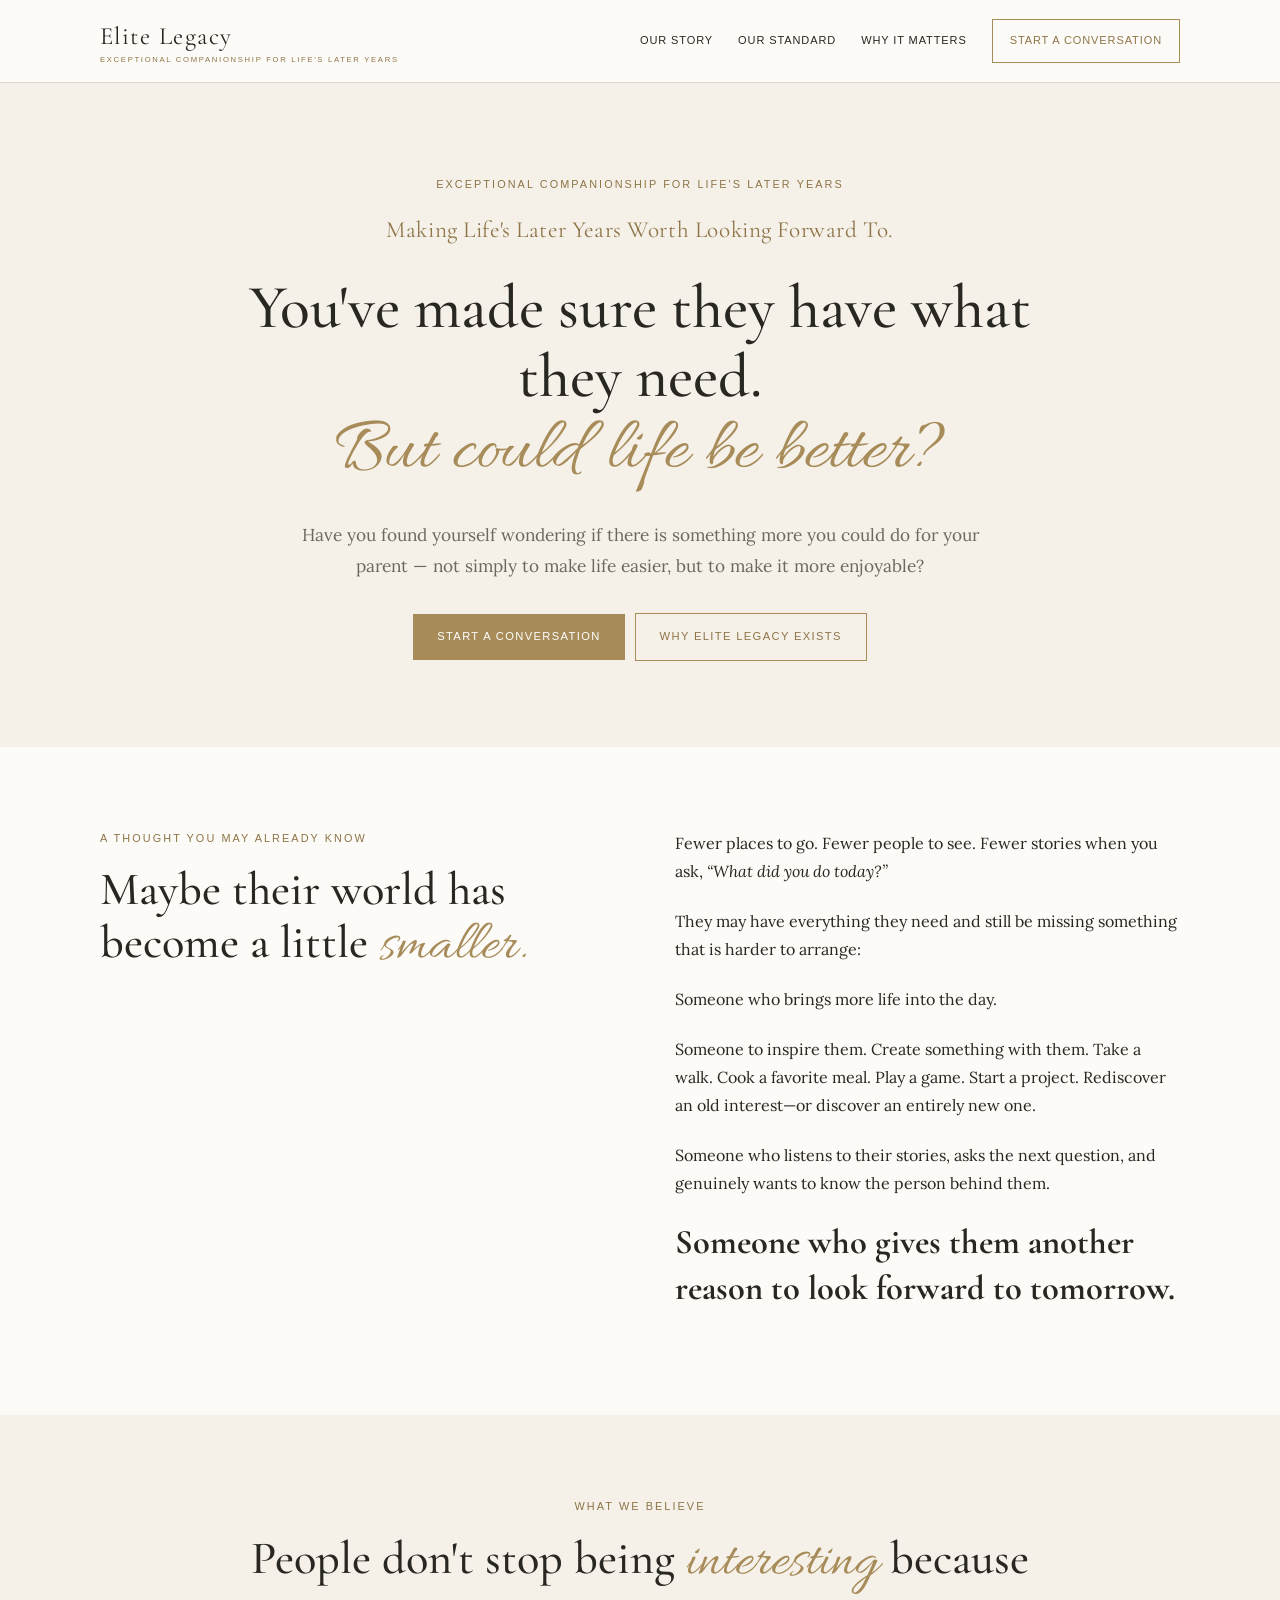
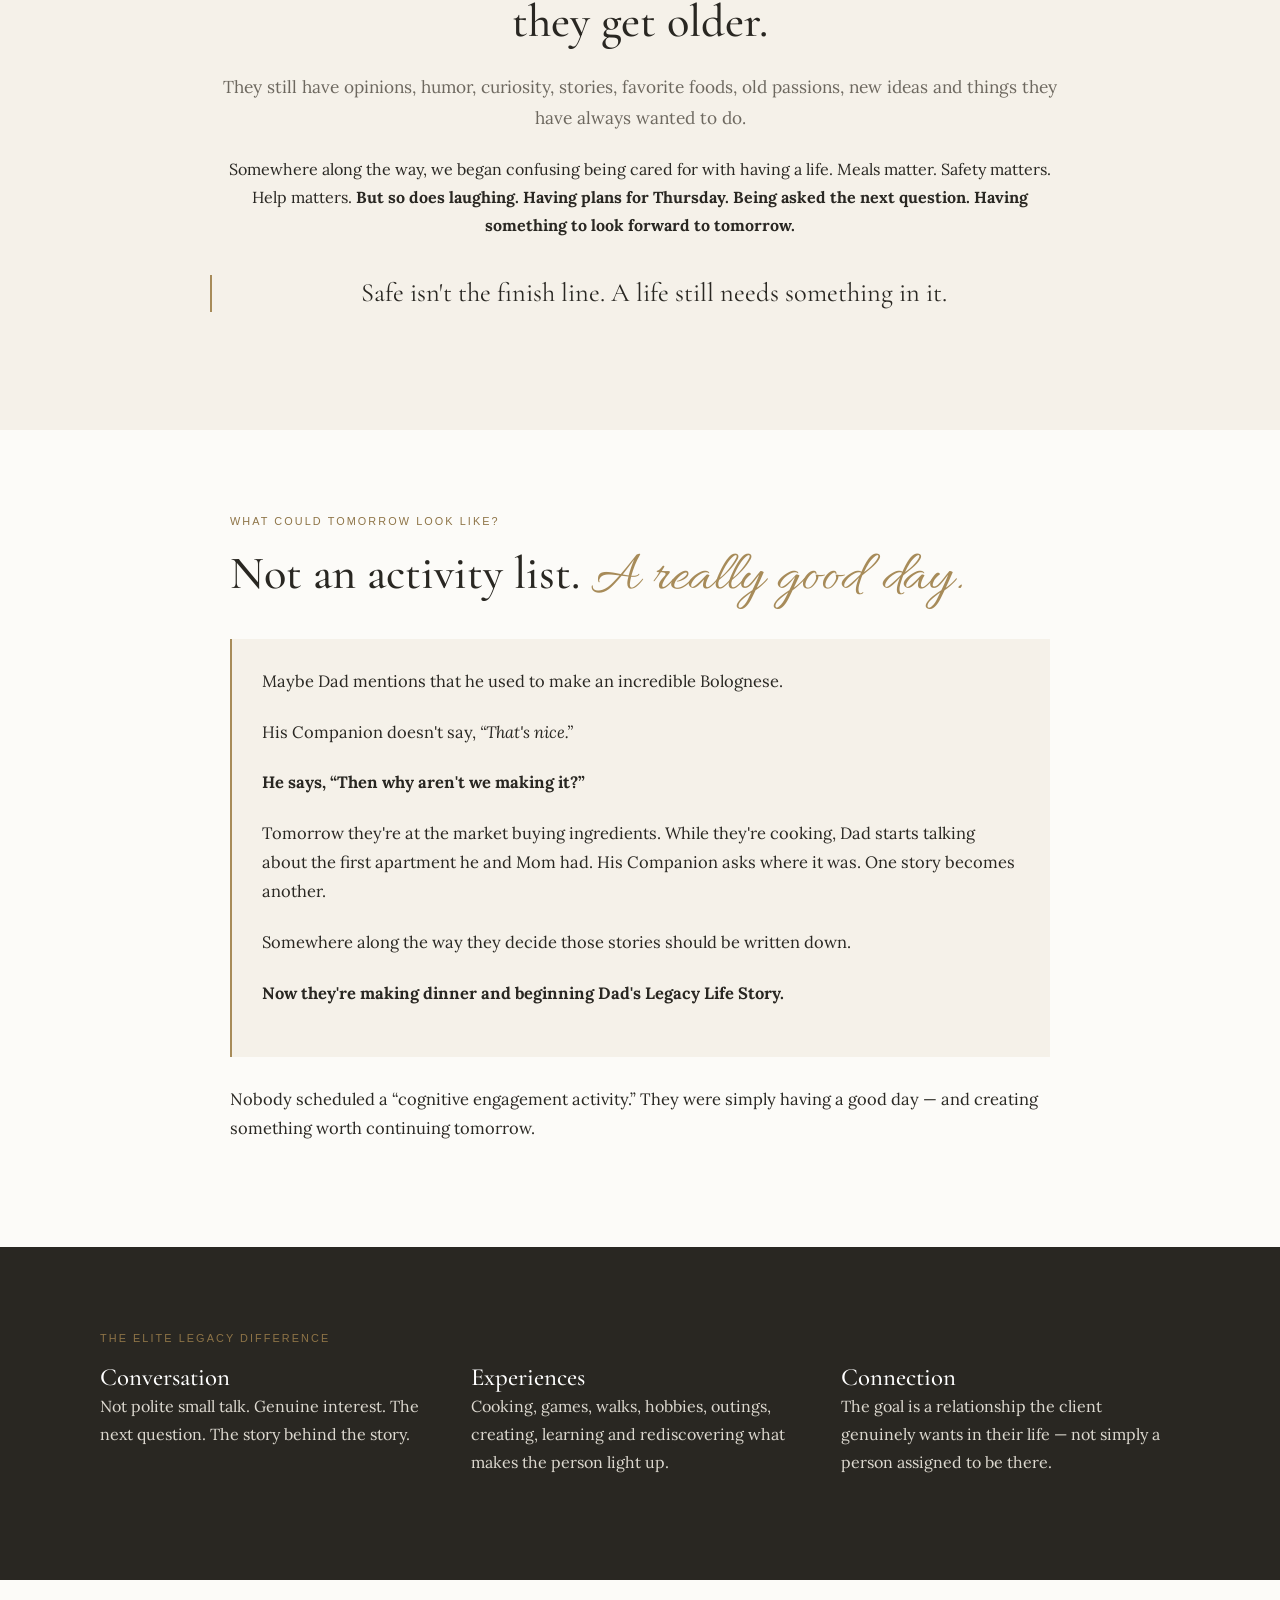
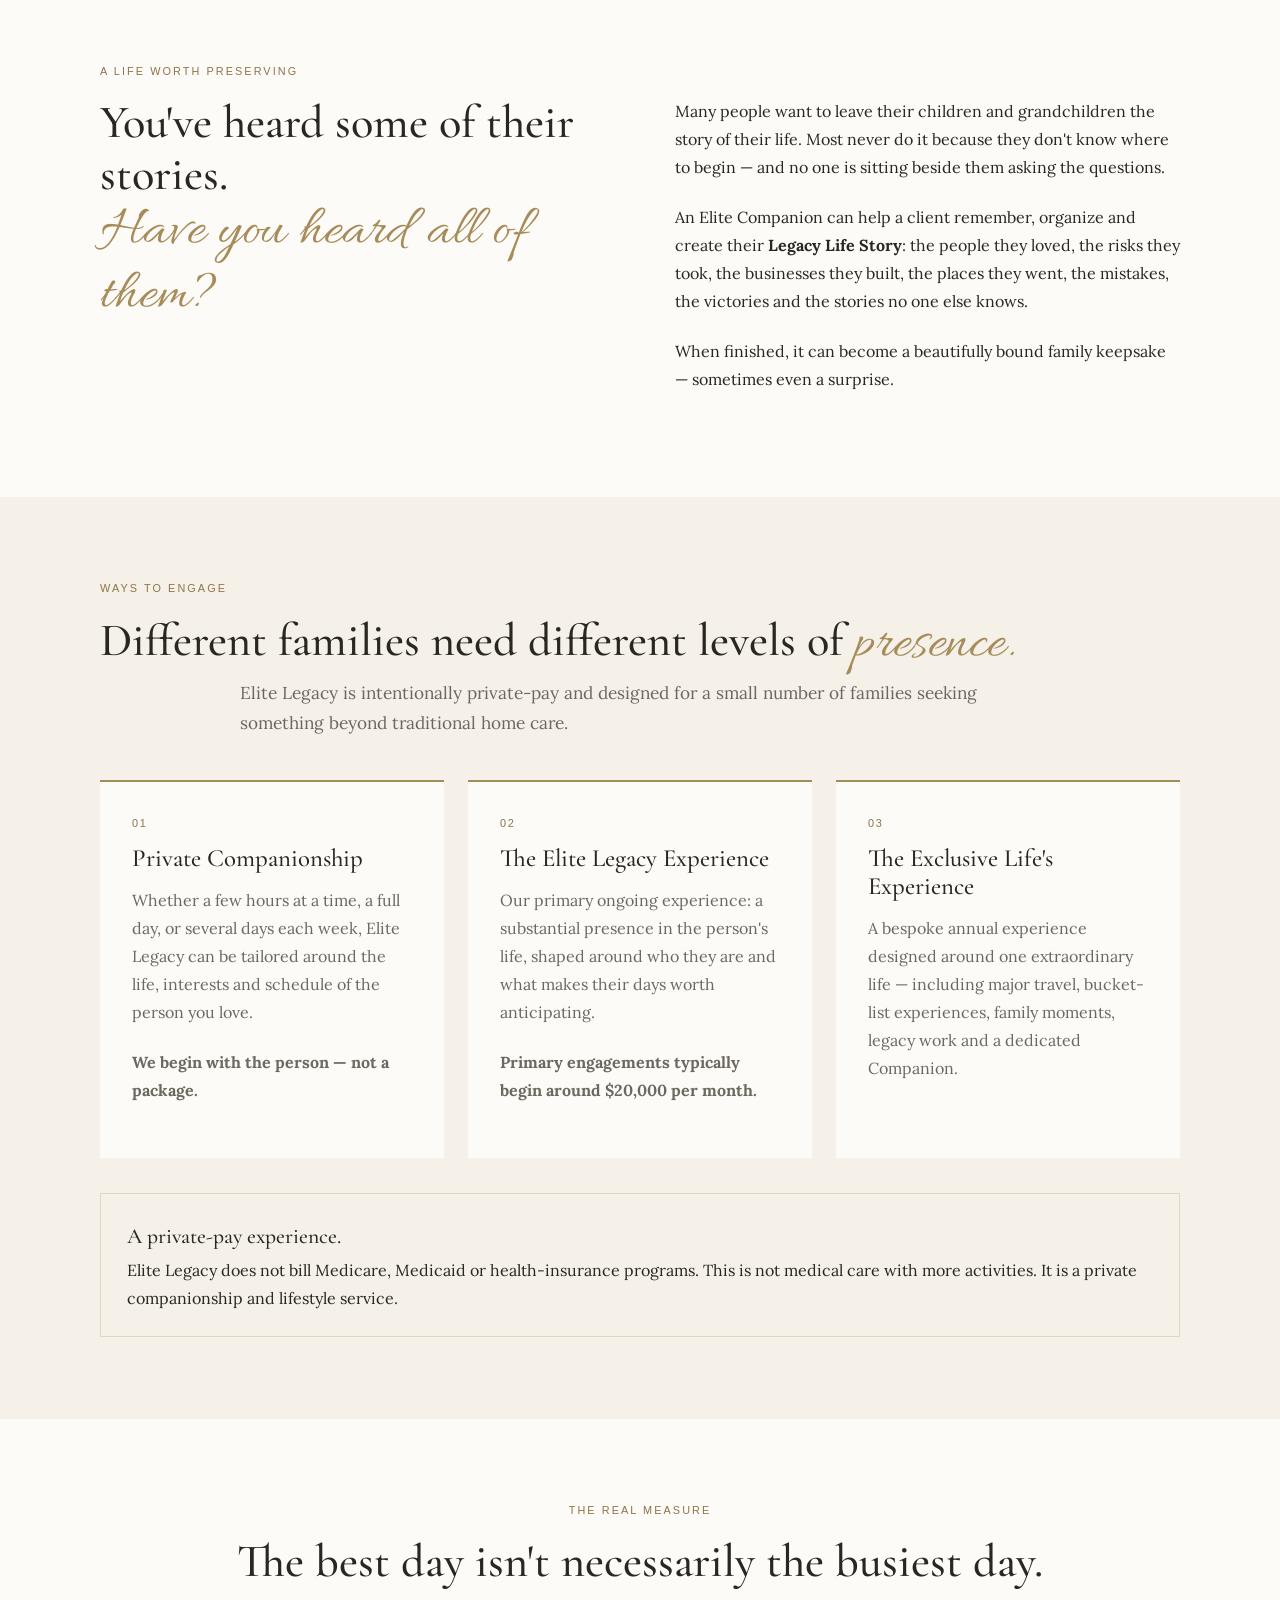
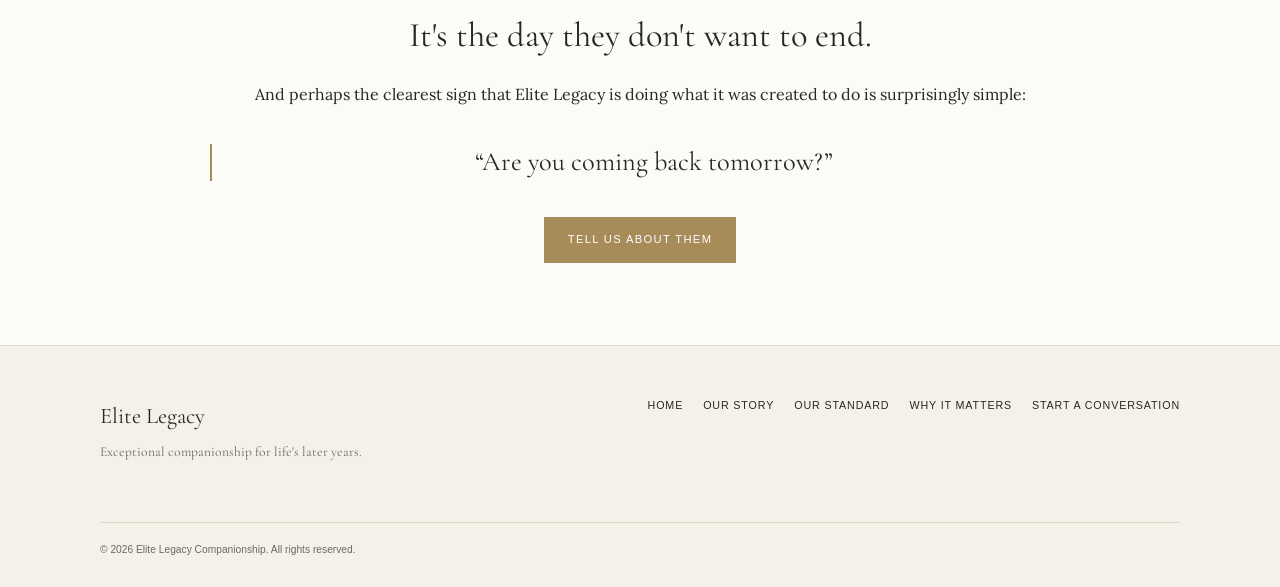
==== commit 9761ffcc: "Add files via upload" ====
--- a/index.html
+++ b/index.html
@@ -1,652 +1,58 @@
 <!DOCTYPE html>
-<html lang="en">
-<head>
-<meta charset="UTF-8">
-<meta name="viewport" content="width=device-width, initial-scale=1.0">
+<html lang="en"><head><meta charset="UTF-8"><meta name="viewport" content="width=device-width, initial-scale=1.0">
+<title>Elite Legacy Companionship | More Life to Look Forward To</title>
+<meta name="description" content="Private, non-clinical companionship for older adults built around genuine connection, meaningful days, experiences and something to look forward to tomorrow.">
+<link rel="canonical" href="https://elitelegacycompanionship.com/">
 
-<title>Elite Legacy Companionship | Exceptional Companionship for Life's Later Years</title>
-
-<meta name="description" content="Elite Legacy provides exceptional companionship for older adults — meaningful conversation, engaging experiences, personal connection and a reason to look forward to tomorrow.">
-
-<link rel="preconnect" href="https://fonts.googleapis.com">
-<link rel="preconnect" href="https://fonts.gstatic.com" crossorigin>
-<link href="https://fonts.googleapis.com/css2?family=Allura&family=Cormorant+Garamond:wght@400;500;600&family=Lora:wght@400;500;600&display=swap" rel="stylesheet">
-
-<style>
-:root{
-    --ink:#292722;
-    --soft:#6d685f;
-    --gold:#a78b59;
-    --gold-dark:#8e7447;
-    --cream:#f5f1e9;
-    --white:#fcfbf8;
-    --line:#ddd7ca;
-    --dark:#292722;
-}
-
-*{box-sizing:border-box;}
-
-html{scroll-behavior:smooth;}
-
-body{
-    margin:0;
-    background:var(--white);
-    color:var(--ink);
-    font-family:"Lora", Georgia, serif;
-    font-size:16px;
-    line-height:1.75;
-}
-
-a{
-    color:inherit;
-    text-decoration:none;
-}
-
-.container{
-    width:min(1080px,90%);
-    margin:0 auto;
-}
-
-h1,h2,h3{
-    margin:0;
-    font-family:"Cormorant Garamond", Georgia, serif;
-    font-weight:500;
-    line-height:1.12;
-}
-
-h1{
-    font-size:clamp(2.6rem,5vw,4rem);
-}
-
-h2{
-    font-size:clamp(2.2rem,4vw,3.1rem);
-}
-
-h3{
-    font-size:1.7rem;
-}
-
-p{
-    margin:0 0 22px;
-}
-
-.eyebrow{
-    margin-bottom:16px;
-    font-family:Arial, sans-serif;
-    font-size:.68rem;
-    letter-spacing:.19em;
-    text-transform:uppercase;
-    color:var(--gold-dark);
-}
-
-.script{
-    font-family:"Allura", cursive;
-    color:var(--gold);
-    font-size:1.25em;
-    font-weight:400;
-}
-
-/* NAVIGATION */
-
-.site-header{
-    position:relative;
-    background:rgba(252,251,248,.97);
-    border-bottom:1px solid var(--line);
-}
-
-.nav{
-    min-height:82px;
-    display:flex;
-    align-items:center;
-    justify-content:space-between;
-    gap:35px;
-}
-
-.logo{
-    font-family:"Cormorant Garamond", Georgia, serif;
-    font-size:1.55rem;
-    letter-spacing:.06em;
-    white-space:nowrap;
-}
-
-.logo span{
-    display:block;
-    margin-top:-5px;
-    font-family:Arial,sans-serif;
-    font-size:.48rem;
-    letter-spacing:.22em;
-    text-transform:uppercase;
-    color:var(--gold-dark);
-}
-
-.nav-links{
-    display:flex;
-    align-items:center;
-    gap:28px;
-    font-family:Arial,sans-serif;
-    font-size:.7rem;
-    letter-spacing:.08em;
-    text-transform:uppercase;
-}
-
-.nav-links a{
-    padding:8px 0;
-    border-bottom:1px solid transparent;
-    transition:.2s ease;
-}
-
-.nav-links a:hover,
-.nav-links a.active{
-    color:var(--gold-dark);
-    border-bottom-color:var(--gold);
-}
-
-.nav-cta{
-    padding:11px 18px!important;
-    border:1px solid var(--gold)!important;
-    color:var(--gold-dark);
-}
-
-.nav-cta:hover{
-    background:var(--gold);
-    color:white!important;
-}
-
-/* HERO */
-
-.hero{
-    background:var(--cream);
-    text-align:center;
-    padding:105px 0 100px;
-}
-
-.hero-content{
-    max-width:850px;
-    margin:0 auto;
-}
-
-.hero h1{
-    margin-bottom:28px;
-}
-
-.hero p{
-    max-width:690px;
-    margin:0 auto 34px;
-    color:var(--soft);
-    font-size:1.08rem;
-}
-
-.button{
-    display:inline-block;
-    padding:13px 25px;
-    background:var(--gold);
-    color:white;
-    font-family:Arial,sans-serif;
-    font-size:.7rem;
-    letter-spacing:.12em;
-    text-transform:uppercase;
-    transition:.2s ease;
-}
-
-.button:hover{
-    background:var(--gold-dark);
-}
-
-.button-outline{
-    margin-left:10px;
-    background:transparent;
-    color:var(--gold-dark);
-    border:1px solid var(--gold);
-}
-
-.button-outline:hover{
-    background:var(--gold);
-    color:white;
-}
-
-/* SECTIONS */
-
-section{
-    padding:90px 0;
-}
-
-.intro{
-    max-width:790px;
-}
-
-.two-column{
-    display:grid;
-    grid-template-columns:1fr 1fr;
-    gap:80px;
-    align-items:start;
-}
-
-.soft-section{
-    background:var(--cream);
-}
-
-.line{
-    width:55px;
-    height:1px;
-    margin:30px 0;
-    background:var(--gold);
-}
-
-.feature-grid{
-    display:grid;
-    grid-template-columns:repeat(3,1fr);
-    gap:50px;
-    margin-top:60px;
-}
-
-.feature{
-    border-top:1px solid var(--line);
-    padding-top:25px;
-}
-
-.feature p{
-    color:var(--soft);
-}
-
-.number{
-    margin-bottom:12px;
-    font-family:Arial,sans-serif;
-    font-size:.68rem;
-    letter-spacing:.15em;
-    color:var(--gold-dark);
-}
-
-/* LEGACY STORY */
-
-.story-section{
-    background:var(--dark);
-    color:white;
-}
-
-.story-section p{
-    color:#ddd9d0;
-}
-
-.story-content{
-    max-width:790px;
-}
-
-.story-quote{
-    margin:38px 0;
-    padding-left:28px;
-    border-left:2px solid var(--gold);
-    font-family:"Cormorant Garamond",Georgia,serif;
-    font-size:2rem;
-    line-height:1.35;
-}
-
-/* FINAL CTA */
-
-.final{
-    text-align:center;
-}
-
-.final-content{
-    max-width:760px;
-    margin:auto;
-}
-
-.final p{
-    color:var(--soft);
-}
-
-.final-question{
-    margin:30px 0 38px;
-    font-family:"Cormorant Garamond",Georgia,serif;
-    font-size:2.2rem;
-}
-
-/* FOOTER */
-
-footer{
-    padding:55px 0 30px;
-    border-top:1px solid var(--line);
-    background:var(--cream);
-}
-
-.footer-inner{
-    display:flex;
-    justify-content:space-between;
-    gap:40px;
-}
-
-.footer-brand{
-    font-family:"Cormorant Garamond",Georgia,serif;
-    font-size:1.4rem;
-}
-
-.footer-brand p{
-    margin-top:5px;
-    color:var(--soft);
-    font-family:"Lora",Georgia,serif;
-    font-size:.85rem;
-}
-
-.footer-links{
-    display:flex;
-    gap:22px;
-    font-family:Arial,sans-serif;
-    font-size:.68rem;
-    text-transform:uppercase;
-    letter-spacing:.08em;
-}
-
-.copyright{
-    margin-top:40px;
-    padding-top:20px;
-    border-top:1px solid var(--line);
-    color:var(--soft);
-    font-family:Arial,sans-serif;
-    font-size:.65rem;
-}
-
-/* MOBILE */
-
-@media(max-width:850px){
-
-    .nav{
-        flex-direction:column;
-        padding:20px 0;
-        gap:18px;
-    }
-
-    .nav-links{
-        flex-wrap:wrap;
-        justify-content:center;
-        gap:15px 20px;
-    }
-
-    .two-column,
-    .feature-grid{
-        grid-template-columns:1fr;
-        gap:45px;
-    }
-
-    .hero{
-        padding:75px 0;
-    }
-
-    section{
-        padding:70px 0;
-    }
-
-    .button-outline{
-        margin:12px 0 0;
-    }
-
-    .footer-inner{
-        flex-direction:column;
-    }
-
-    .footer-links{
-        flex-wrap:wrap;
-    }
-}
-</style>
-</head>
-
-<body>
-
-<header class="site-header">
-<nav class="nav container">
-
-<a href="index.html" class="logo">
-    Elite Legacy
-    <span>Exceptional Companionship</span>
-</a>
-
+<link rel="stylesheet" href="styles.css">
+</head><body><header class="site-header"><nav class="nav container">
+<a href="index.html" class="logo">Elite Legacy<span>Exceptional Companionship for Life's Later Years</span></a>
 <div class="nav-links">
-    <a href="about.html">About</a>
-    <a href="apply.html">The Experience</a>
-    <a href="excellence.html">Our Standard</a>
-    <a href="science.html">Why It Matters</a>
-    <a href="apply.html" class="nav-cta">Start a Conversation</a>
-</div>
-
-</nav>
-</header>
-
-
-<main>
-
-<section class="hero">
-
-<div class="container hero-content">
-
-<div class="eyebrow">Elite Legacy Companionship</div>
-
-<h1>
-What if someone had a person to
-<span class="script">look forward to?</span>
-</h1>
-
-<p>
-Not someone simply checking in.
-Not a babysitter.
-Not someone filling time.
-</p>
-
-<p>
-Someone genuinely interested in who they are, what they've experienced,
-what they enjoy — and what they might still want to experience.
-</p>
-
-<a href="apply.html" class="button">Begin a Conversation</a>
-<a href="about.html" class="button button-outline">Discover Elite Legacy</a>
-
-</div>
-
-</section>
-
-
-<section>
-
-<div class="container two-column">
-
-<div>
-<div class="eyebrow">A Different Kind of Companionship</div>
-
-<h2>
-People don't stop being
-<span class="script">interesting</span>
-because they get older.
-</h2>
-</div>
-
-<div>
-<p>
-They still have stories. Opinions. Humor. Curiosity.
-Things they love. Things they want to learn.
-Places they want to go.
-</p>
-
-<p>
-Elite Legacy exists to help make this part of life more engaging,
-more connected and more meaningful.
-</p>
-
-<p>
-Because sometimes what someone needs isn't care.
-</p>
-
-<p>
-<strong>
-They need someone who genuinely wants to be there.
-</strong>
-</p>
-</div>
-
-</div>
-
-</section>
-
-
-<section class="soft-section">
-
-<div class="container">
-
-<div class="intro">
-
-<div class="eyebrow">The Experience</div>
-
-<h2>
-The day follows the person —
-<span class="script">not a schedule.</span>
-</h2>
-
-<p>
-There is no universal activity list.
-A day with an Elite Companion might involve cooking a favorite meal,
-playing Gin or Scrabble, taking a walk, working on a hobby,
-going somewhere interesting or simply sitting and talking.
-</p>
-
-<p>
-The objective isn't to keep someone occupied.
-It's to discover what makes them engaged.
-</p>
-
-</div>
-
-<div class="feature-grid">
-
-<div class="feature">
-<div class="number">01</div>
-<h3>Conversation</h3>
-<p>
-Listening to the stories behind the stories and showing genuine
-curiosity about the life someone has lived.
-</p>
-</div>
-
-<div class="feature">
-<div class="number">02</div>
-<h3>Engagement</h3>
-<p>
-Games, hobbies, cooking, creativity, learning, movement and whatever
-naturally captures their interest.
-</p>
-</div>
-
-<div class="feature">
-<div class="number">03</div>
-<h3>Connection</h3>
-<p>
-Creating a relationship that becomes something they genuinely
-look forward to.
-</p>
-</div>
-
-</div>
-
-</div>
-
-</section>
-
-
-<section class="story-section">
-
-<div class="container story-content">
-
-<div class="eyebrow">A Special Possibility</div>
-
-<h2>
-What if they could
-<span class="script">leave a legacy?</span>
-</h2>
-
-<p>
-One of the experiences we offer is the opportunity to create a
-Legacy Life Story.
-</p>
-
-<p>
-Their Companion can help them tell the story of their life —
-the people they loved, the moments that changed them, their
-accomplishments, adventures, challenges and memories.
-</p>
-
-<div class="story-quote">
-The stories are already there.
-Sometimes all someone needs is another person to ask the right questions.
-</div>
-
-<p>
-When finished, their story can become a beautifully printed,
-bound book for themselves and their family.
-</p>
-
-</div>
-
-</section>
-
-
-<section class="final">
-
-<div class="container final-content">
-
-<div class="eyebrow">The Real Measure</div>
-
-<h2>
-The best day isn't necessarily the busiest day.
-</h2>
-
-<div class="final-question">
-It's the day they don't want to end.
-</div>
-
-<p>
-And perhaps the greatest sign that Elite Legacy is doing what it was
-created to do is surprisingly simple:
-</p>
-
-<h2>
-<span class="script">"Are you coming back tomorrow?"</span>
-</h2>
-
-<br>
-
-<a href="apply.html" class="button">Start a Conversation</a>
-
-</div>
-
-</section>
-
-</main>
-
-
-<footer>
-
-<div class="container">
-
-<div class="footer-inner">
-
-<div class="footer-brand">
-Elite Legacy
-<p>Exceptional companionship for life's later years.</p>
-</div>
-
-<div class="footer-links">
-<a href="about.html">About</a>
-<a href="apply.html">Experience</a>
+<a href="about.html">Our Story</a>
 <a href="excellence.html">Our Standard</a>
 <a href="science.html">Why It Matters</a>
+<a href="apply.html" class="nav-cta">Start a Conversation</a>
+</div></nav></header><main>
+<section class="hero"><div class="container hero-content">
+<div class="eyebrow">Exceptional Companionship for Life's Later Years</div>
+<div class="brand-promise">Making Life's Later Years Worth Looking Forward To.</div>
+<h1>You've made sure they have what they need.<br><span class="script">But could life be better?</span></h1>
+<p class="lead">Have you found yourself wondering if there is something more you could do for your parent — not simply to make life easier, but to make it more enjoyable?</p>
+<div class="hero-actions"><a class="button" href="apply.html">Start a Conversation</a><a class="button button-outline" href="about.html">Why Elite Legacy Exists</a></div>
+</div></section>
+
+<section><div class="container two-column">
+<div><div class="eyebrow">A Thought You May Already Know</div><h2>Maybe their world has become a little <span class="script">smaller.</span></h2></div>
+<div><p>Fewer places to go. Fewer people to see. Fewer stories when you ask, <em>“What did you do today?”</em></p><p>They may have everything they need and still be missing something that is harder to arrange:</p><p>Someone who brings more life into the day.</p>
+<p>Someone to inspire them. Create something with them. Take a walk. Cook a favorite meal. Play a game. Start a project. Rediscover an old interest—or discover an entirely new one.</p>
+
+<p>Someone who listens to their stories, asks the next question, and genuinely wants to know the person behind them.</p>
+
+<p class="question"><strong>Someone who gives them another reason to look forward to tomorrow.</strong></p></div>
+</div></section>
+
+<section class="soft"><div class="container belief"><div class="eyebrow">What We Believe</div><h2>People don't stop being <span class="script">interesting</span> because they get older.</h2><p class="lead">They still have opinions, humor, curiosity, stories, favorite foods, old passions, new ideas and things they have always wanted to do.</p><p>Somewhere along the way, we began confusing being cared for with having a life. Meals matter. Safety matters. Help matters. <strong>But so does laughing. Having plans for Thursday. Being asked the next question. Having something to look forward to tomorrow.</strong></p><div class="quote">Safe isn't the finish line. A life still needs something in it.</div></div></section>
+
+<section><div class="container word-picture"><div class="eyebrow">What Could Tomorrow Look Like?</div><h2>Not an activity list. <span class="script">A really good day.</span></h2>
+<div class="moment"><p>Maybe Dad mentions that he used to make an incredible Bolognese.</p><p>His Companion doesn't say, <em>“That's nice.”</em></p><p><strong>He says, “Then why aren't we making it?”</strong></p><p>Tomorrow they're at the market buying ingredients. While they're cooking, Dad starts talking about the first apartment he and Mom had. His Companion asks where it was. One story becomes another.</p><p>Somewhere along the way they decide those stories should be written down.</p><p><strong>Now they're making dinner and beginning Dad's Legacy Life Story.</strong></p></div>
+<p>Nobody scheduled a “cognitive engagement activity.” They were simply having a good day — and creating something worth continuing tomorrow.</p></div></section>
+
+<section class="dark"><div class="container"><div class="eyebrow">The Elite Legacy Difference</div><div class="three-column">
+<div><h3>Conversation</h3><p>Not polite small talk. Genuine interest. The next question. The story behind the story.</p></div>
+<div><h3>Experiences</h3><p>Cooking, games, walks, hobbies, outings, creating, learning and rediscovering what makes the person light up.</p></div>
+<div><h3>Connection</h3><p>The goal is a relationship the client genuinely wants in their life — not simply a person assigned to be there.</p></div>
+</div></div></section>
+
+<section><div class="container"><div class="eyebrow">A Life Worth Preserving</div><div class="two-column"><div><h2>You've heard some of their stories.<br><span class="script">Have you heard all of them?</span></h2></div><div><p>Many people want to leave their children and grandchildren the story of their life. Most never do it because they don't know where to begin — and no one is sitting beside them asking the questions.</p><p>An Elite Companion can help a client remember, organize and create their <strong>Legacy Life Story</strong>: the people they loved, the risks they took, the businesses they built, the places they went, the mistakes, the victories and the stories no one else knows.</p><p>When finished, it can become a beautifully bound family keepsake — sometimes even a surprise.</p></div></div></div></section>
+
+<section class="soft"><div class="container"><div class="eyebrow">Ways to Engage</div><h2>Different families need different levels of <span class="script">presence.</span></h2><p class="lead narrow">Elite Legacy is intentionally private-pay and designed for a small number of families seeking something beyond traditional home care.</p>
+<div class="package-grid">
+<div class="package"><div class="number">01</div><h3>Private Companionship</h3><p>Whether a few hours at a time, a full day, or several days each week, Elite Legacy can be tailored around the life, interests and schedule of the person you love.</p><p><strong>We begin with the person — not a package.</strong></p></div>
+<div class="package"><div class="number">02</div><h3>The Elite Legacy Experience</h3><p>Our primary ongoing experience: a substantial presence in the person's life, shaped around who they are and what makes their days worth anticipating.</p><p><strong>Primary engagements typically begin around $20,000 per month.</strong></p></div>
+<div class="package"><div class="number">03</div><h3>The Exclusive Life's Experience</h3><p>A bespoke annual experience designed around one extraordinary life — including major travel, bucket-list experiences, family moments, legacy work and a dedicated Companion.</p></div>
 </div>
+<div class="private-note"><strong>A private-pay experience.</strong><br>Elite Legacy does not bill Medicare, Medicaid or health-insurance programs. This is not medical care with more activities. It is a private companionship and lifestyle service.</div>
+</div></section>
 
-</div>
-
-<div class="copyright">
-© 2026 Elite Legacy Companionship. All rights reserved.
-</div>
-
-</div>
-
-</footer>
-
-</body>
-</html>+<section><div class="container belief"><div class="eyebrow">The Real Measure</div><h2>The best day isn't necessarily the busiest day.</h2><p class="question">It's the day they don't want to end.</p><p>And perhaps the clearest sign that Elite Legacy is doing what it was created to do is surprisingly simple:</p><div class="quote">“Are you coming back tomorrow?”</div><a class="button" href="apply.html">Tell Us About Them</a></div></section>
+</main><footer><div class="container"><div class="footer-inner"><div class="footer-brand">Elite Legacy<p>Exceptional companionship for life's later years.</p></div><div class="footer-links"><a href="index.html">Home</a><a href="about.html">Our Story</a><a href="excellence.html">Our Standard</a><a href="science.html">Why It Matters</a><a href="apply.html">Start a Conversation</a></div></div><div class="copyright">© 2026 Elite Legacy Companionship. All rights reserved.</div></div></footer></body></html>
--- a/styles.css
+++ b/styles.css
@@ -0,0 +1,100 @@
+@import url('https://fonts.googleapis.com/css2?family=Allura&family=Cormorant+Garamond:wght@400;500;600&family=Lora:wght@400;500;600&display=swap');
+
+:root{
+  --ink:#292722; --soft:#6d685f; --gold:#a78b59; --gold-dark:#8e7447;
+  --cream:#f5f1e9; --white:#fcfbf8; --line:#ddd7ca; --dark:#292722;
+  --max:1080px;
+}
+*{box-sizing:border-box}
+html{scroll-behavior:smooth}
+body{margin:0;background:var(--white);color:var(--ink);font-family:"Lora",Georgia,serif;font-size:16px;line-height:1.75}
+a{color:inherit;text-decoration:none}
+p{margin:0 0 22px}
+.container{width:min(var(--max),90%);margin:0 auto}
+.narrow{max-width:800px;margin:0 auto}
+h1,h2,h3{margin:0;font-family:"Cormorant Garamond",Georgia,serif;font-weight:500;line-height:1.12}
+h1{font-size:clamp(2.45rem,5vw,3.85rem)}
+h2{font-size:clamp(2rem,4vw,2.9rem)}
+h3{font-size:1.55rem}
+.eyebrow{margin-bottom:16px;font-family:Arial,sans-serif;font-size:.68rem;letter-spacing:.19em;text-transform:uppercase;color:var(--gold-dark)}
+.script{font-family:"Allura",cursive;color:var(--gold);font-size:1.23em;font-weight:400}
+.lead{font-size:1.08rem;color:var(--soft)}
+.small{font-size:.88rem;color:var(--soft)}
+.quote{margin:36px 0;padding-left:25px;border-left:2px solid var(--gold);font-family:"Cormorant Garamond",Georgia,serif;font-size:1.65rem;line-height:1.4}
+.question{font-family:"Cormorant Garamond",Georgia,serif;font-size:clamp(1.6rem,3vw,2.15rem);line-height:1.35}
+
+.site-header{background:rgba(252,251,248,.98);border-bottom:1px solid var(--line)}
+.nav{min-height:82px;display:flex;align-items:center;justify-content:space-between;gap:30px}
+.logo{font-family:"Cormorant Garamond",Georgia,serif;font-size:1.55rem;letter-spacing:.06em;white-space:nowrap}
+.logo span{display:block;margin-top:-5px;font-family:Arial,sans-serif;font-size:.48rem;letter-spacing:.22em;text-transform:uppercase;color:var(--gold-dark)}
+.nav-links{display:flex;align-items:center;gap:25px;font-family:Arial,sans-serif;font-size:.69rem;letter-spacing:.08em;text-transform:uppercase}
+.nav-links a{padding:8px 0;border-bottom:1px solid transparent;transition:.2s ease}
+.nav-links a:hover,.nav-links a.active{color:var(--gold-dark);border-bottom-color:var(--gold)}
+.nav-cta{padding:11px 17px!important;border:1px solid var(--gold)!important;color:var(--gold-dark)}
+.nav-cta:hover{background:var(--gold);color:#fff!important}
+
+.hero{background:var(--cream);text-align:center;padding:92px 0 86px}
+.hero-content{max-width:850px;margin:auto}
+.hero h1{margin-bottom:25px}
+.hero p{max-width:720px;margin:0 auto 20px}
+.hero-actions{margin-top:32px}
+.button{display:inline-block;padding:13px 24px;background:var(--gold);color:#fff;font-family:Arial,sans-serif;font-size:.7rem;letter-spacing:.12em;text-transform:uppercase;transition:.2s ease}
+.button:hover{background:var(--gold-dark)}
+.button-outline{margin-left:10px;background:transparent;color:var(--gold-dark);border:1px solid var(--gold)}
+.button-outline:hover{background:var(--gold);color:#fff}
+
+section{padding:82px 0}
+.soft{background:var(--cream)}
+.dark{background:var(--dark);color:#fff}
+.dark p,.dark .lead{color:#ddd9d0}
+.center{text-align:center}
+.two-column{display:grid;grid-template-columns:1fr 1fr;gap:70px;align-items:start}
+.three-column{display:grid;grid-template-columns:repeat(3,1fr);gap:32px}
+.cards{display:grid;grid-template-columns:repeat(3,1fr);gap:24px;margin-top:42px}
+.card{padding:30px;border:1px solid var(--line);background:var(--white)}
+.card h3{margin-bottom:12px}.card p{color:var(--soft)}
+.number{font-family:Arial,sans-serif;font-size:.68rem;letter-spacing:.15em;color:var(--gold-dark);margin-bottom:12px}
+.rule{height:1px;background:var(--line);margin:38px 0}
+.word-picture{max-width:820px;margin:0 auto}
+.word-picture p{font-size:1.03rem}
+.word-picture .moment{margin:28px 0;padding:28px 30px;background:var(--cream);border-left:2px solid var(--gold)}
+.belief{max-width:860px;margin:0 auto;text-align:center}
+.belief h2{margin-bottom:24px}
+.package-grid{display:grid;grid-template-columns:repeat(3,1fr);gap:24px;margin-top:42px}
+.package{padding:32px;border-top:2px solid var(--gold);background:var(--white)}
+.package h3{margin-bottom:13px}.package p{color:var(--soft)}
+.private-note{margin-top:35px;padding:24px 26px;border:1px solid var(--line);background:var(--cream)}
+.private-note strong{font-family:"Cormorant Garamond",Georgia,serif;font-size:1.35rem;font-weight:500}
+
+.standard-grid,.research-grid{display:grid;grid-template-columns:1fr 1fr;gap:44px 70px;margin-top:52px}
+.standard,.research-item{border-top:1px solid var(--line);padding-top:23px}
+.standard p,.research-item p{color:var(--soft)}
+.stat{margin:16px 0;font-family:"Cormorant Garamond",Georgia,serif;font-size:2.4rem;color:var(--gold-dark)}
+.source{margin-top:18px;padding-top:13px;border-top:1px solid var(--line);font-family:Arial,sans-serif;font-size:.67rem;line-height:1.5;color:var(--soft)}
+.source a{text-decoration:underline;text-underline-offset:2px}
+
+.form-layout{display:grid;grid-template-columns:330px 1fr;gap:75px;align-items:start}
+.form-intro{position:sticky;top:30px}.form-intro p{color:var(--soft)}
+.form-box{padding:42px;border:1px solid var(--line);background:var(--white)}
+.form-section-title{margin-bottom:24px}.form-section-title h3{margin-bottom:6px}.form-section-title p{margin:0;color:var(--soft);font-size:.9rem}
+.form-group{margin-bottom:23px}.form-group label{display:block;margin-bottom:8px;font-family:Arial,sans-serif;font-size:.68rem;letter-spacing:.08em;text-transform:uppercase}
+input,select,textarea{width:100%;padding:13px 14px;border:1px solid #ccc5b8;background:#fff;color:var(--ink);font-family:"Lora",Georgia,serif;font-size:.95rem;outline:none}
+input:focus,select:focus,textarea:focus{border-color:var(--gold);box-shadow:0 0 0 2px rgba(167,139,89,.1)}
+textarea{min-height:125px;resize:vertical}.form-divider{height:1px;margin:34px 0;background:var(--line)}
+.submit-btn{width:100%;margin-top:8px;padding:15px 24px;border:0;background:var(--gold);color:#fff;font-family:Arial,sans-serif;font-size:.7rem;letter-spacing:.13em;text-transform:uppercase;cursor:pointer}.submit-btn:hover{background:var(--gold-dark)}
+.form-privacy{margin-top:16px;text-align:center;color:var(--soft);font-family:Arial,sans-serif;font-size:.64rem;line-height:1.5}
+.required{color:var(--gold-dark)}
+
+footer{padding:50px 0 28px;border-top:1px solid var(--line);background:var(--cream)}
+.footer-inner{display:flex;justify-content:space-between;gap:40px}.footer-brand{font-family:"Cormorant Garamond",Georgia,serif;font-size:1.4rem}.footer-brand p{margin-top:5px;color:var(--soft);font-size:.85rem}.footer-links{display:flex;gap:20px;font-family:Arial,sans-serif;font-size:.67rem;text-transform:uppercase;letter-spacing:.08em}.copyright{margin-top:36px;padding-top:18px;border-top:1px solid var(--line);color:var(--soft);font-family:Arial,sans-serif;font-size:.64rem}
+
+@media(max-width:850px){
+ .nav{flex-direction:column;padding:18px 0;gap:16px}.nav-links{flex-wrap:wrap;justify-content:center;gap:13px 18px}
+ .hero{padding:68px 0}.two-column,.three-column,.cards,.package-grid,.standard-grid,.research-grid,.form-layout{grid-template-columns:1fr;gap:34px}
+ .form-intro{position:static}.form-box{padding:30px 23px}section{padding:66px 0}.footer-inner{flex-direction:column}.footer-links{flex-wrap:wrap}.button-outline{margin-left:0;margin-top:10px}
+}
+
+/* V4 messaging additions */
+.brand-promise{font-family:"Cormorant Garamond",Georgia,serif;font-size:clamp(1.15rem,2.2vw,1.45rem);letter-spacing:.025em;color:var(--gold-dark);margin:0 auto 22px;max-width:760px}
+.privacy-note{margin:34px auto 28px;padding:24px 26px;border-top:1px solid var(--line);border-bottom:1px solid var(--line);max-width:800px;color:var(--soft);font-size:.92rem}
+.privacy-section{padding-bottom:0}
